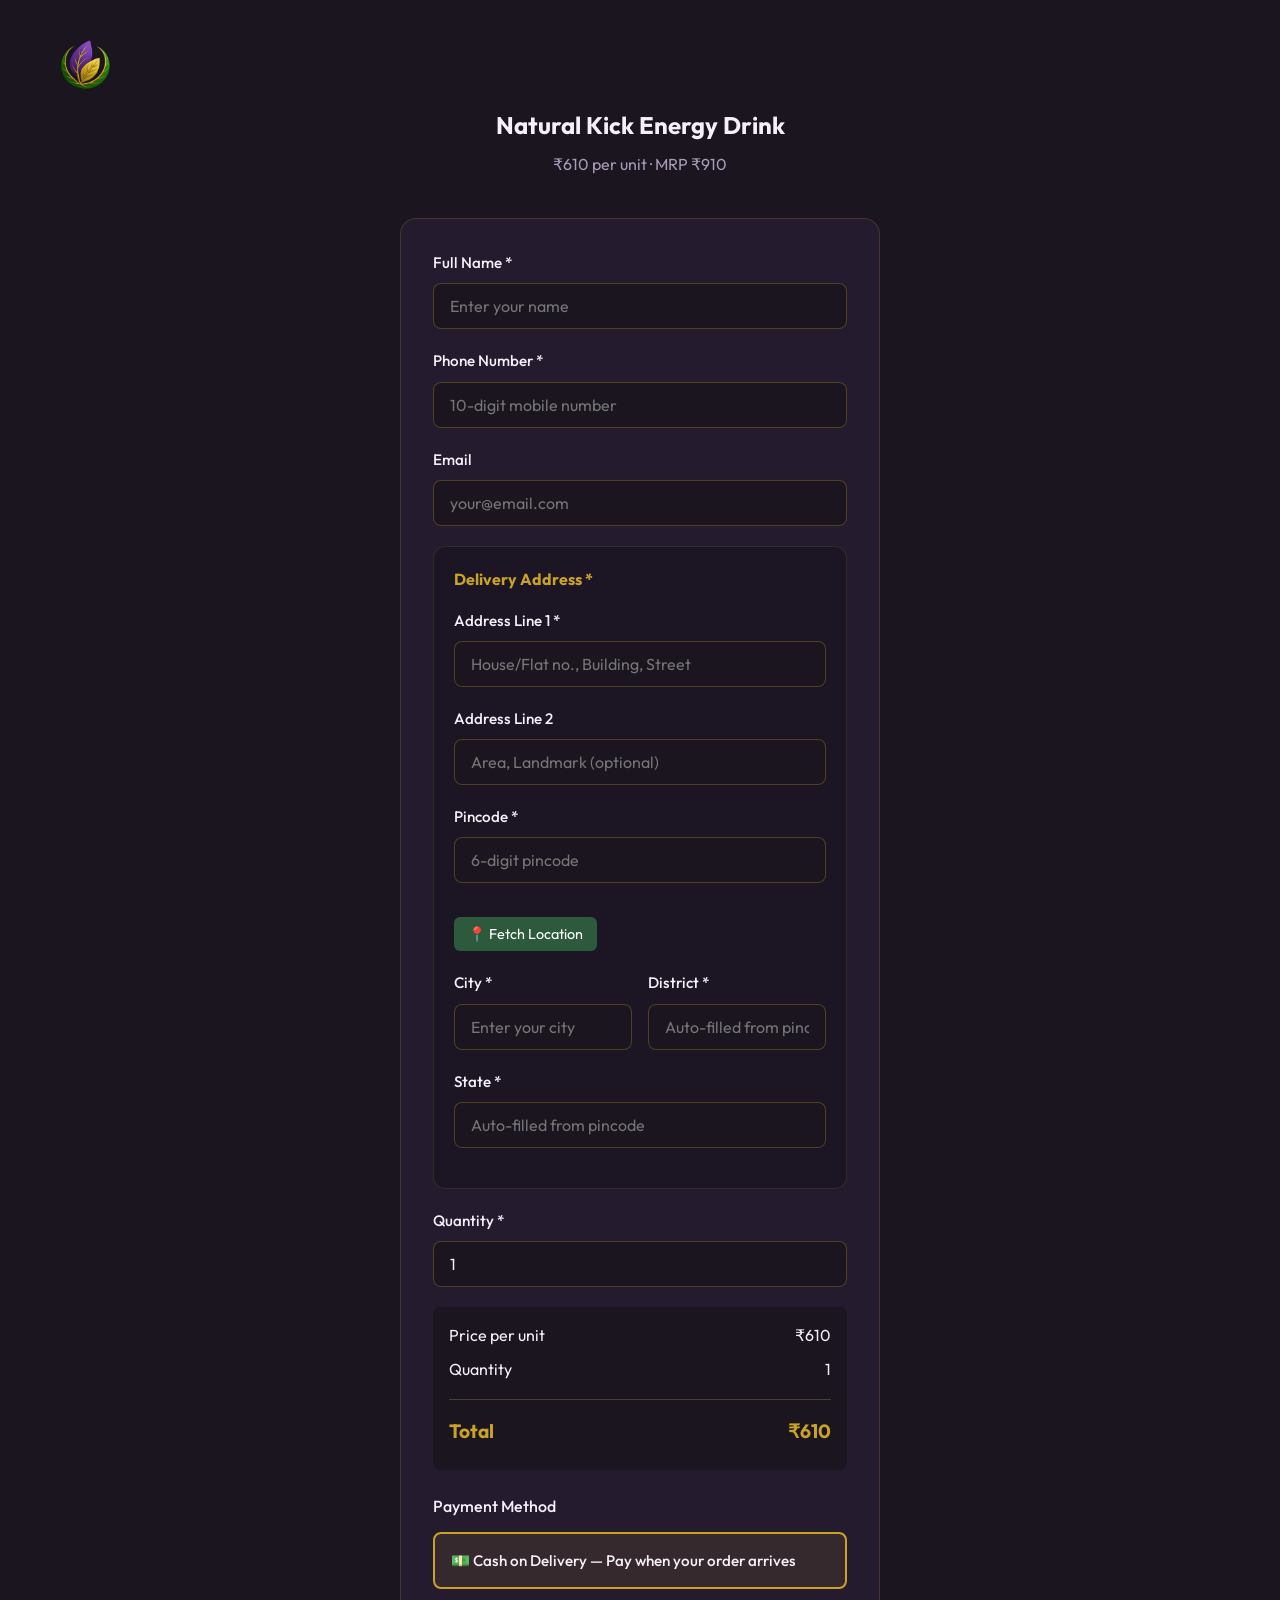
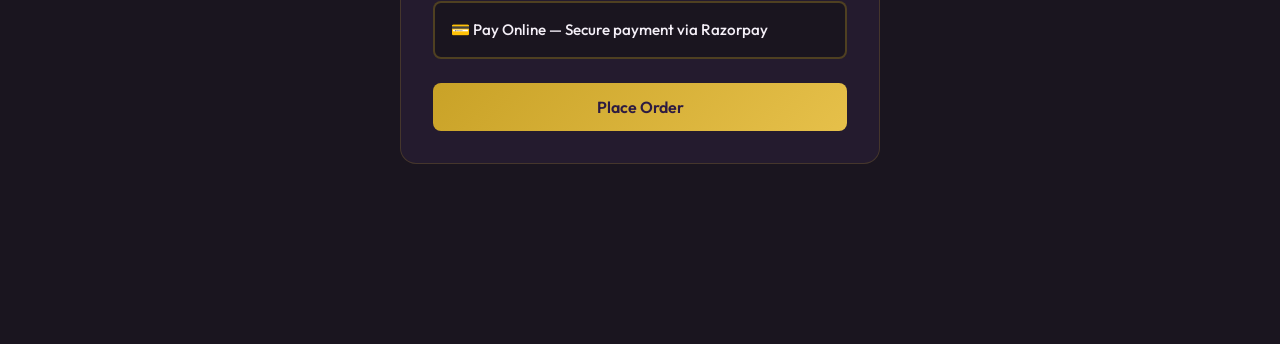
==== checkout.html @ b4c00df3 "Platinum Pine - Natural Kick Energy Drink landing page Made-with: Cursor" ====
<!DOCTYPE html>
<html lang="en">
<head>
  <meta charset="UTF-8">
  <meta name="viewport" content="width=device-width, initial-scale=1.0">
  <meta name="description" content="Order Natural Kick Energy Drink - Platinum Pine">
  <title>Order Now | Natural Kick - Platinum Pine</title>
  <link rel="preconnect" href="https://fonts.googleapis.com">
  <link rel="preconnect" href="https://fonts.gstatic.com" crossorigin>
  <link href="https://fonts.googleapis.com/css2?family=Outfit:wght@400;500;600;700&display=swap" rel="stylesheet">
  <link rel="stylesheet" href="css/style.css">
  <script src="https://checkout.razorpay.com/v1/checkout.js"></script>
</head>
<body>
  <script src="config.js"></script>
  <script>
    if (typeof CONFIG !== 'undefined' && CONFIG.metaPixelId && CONFIG.metaPixelId !== 'YOUR_PIXEL_ID' && !window.fbq) {
      !function(f,b,e,v,n,t,s){if(f.fbq)return;n=f.fbq=function(){n.callMethod?n.callMethod.apply(n,arguments):n.queue.push(arguments)};if(!f._fbq)f._fbq=n;n.push=n;n.loaded=!0;n.version='2.0';n.queue=[];t=b.createElement(e);t.async=!0;t.src=v;s=b.getElementsByTagName(e)[0];s.parentNode.insertBefore(t,s)}(window,document,'script','https://connect.facebook.net/en_US/fbevents.js');
      fbq('init', CONFIG.metaPixelId);
      fbq('track', 'PageView');
    }
  </script>
  <div class="checkout-page">
    <div class="container">
      <div class="checkout-header">
        <a href="index.html" class="logo">
          <img src="assets/images/platinum-pine-logo.png" alt="Platinum Pine" class="logo-img">
        </a>
        <h1 class="checkout-title">Natural Kick Energy Drink</h1>
        <p class="checkout-subtitle">₹610 per unit · MRP ₹910</p>
      </div>

      <form id="order-form" class="order-form">
        <div class="form-group">
          <label for="name">Full Name *</label>
          <input type="text" id="name" name="name" required placeholder="Enter your name">
        </div>
        <div class="form-group">
          <label for="phone">Phone Number *</label>
          <input type="tel" id="phone" name="phone" required placeholder="10-digit mobile number">
        </div>
        <div class="form-group">
          <label for="email">Email</label>
          <input type="email" id="email" name="email" placeholder="your@email.com">
        </div>

        <div class="address-section">
          <h3 class="address-section-title">Delivery Address *</h3>
          <div class="form-group">
            <label for="address_line1">Address Line 1 *</label>
            <input type="text" id="address_line1" name="address_line1" required placeholder="House/Flat no., Building, Street">
          </div>
          <div class="form-group">
            <label for="address_line2">Address Line 2</label>
            <input type="text" id="address_line2" name="address_line2" placeholder="Area, Landmark (optional)">
          </div>
          <div class="form-group form-group-pincode">
            <label for="pincode">Pincode *</label>
            <input type="text" id="pincode" name="pincode" required placeholder="6-digit pincode" maxlength="6" pattern="[0-9]{6}" inputmode="numeric">
            <span class="pincode-status" id="pincode-status"></span>
            <button type="button" class="btn-fetch-location" id="fetch-location-btn" title="Fetch location from pincode">📍 Fetch Location</button>
          </div>
          <div class="form-row">
            <div class="form-group">
              <label for="city">City *</label>
              <input type="text" id="city" name="city" required placeholder="Enter your city">
            </div>
            <div class="form-group">
              <label for="district">District *</label>
              <input type="text" id="district" name="district" required placeholder="Auto-filled from pincode">
            </div>
          </div>
          <div class="form-group">
            <label for="state">State *</label>
            <input type="text" id="state" name="state" required placeholder="Auto-filled from pincode">
          </div>
        </div>

        <div class="form-group">
          <label for="quantity">Quantity *</label>
          <input type="number" id="quantity" name="quantity" value="1" min="1" max="10">
        </div>

        <div class="order-summary">
          <p><span>Price per unit</span><span>₹610</span></p>
          <p><span>Quantity</span><span id="qty-display">1</span></p>
          <p class="total"><span>Total</span><span id="order-total">₹610</span></p>
        </div>

        <div class="payment-method">
          <label>Payment Method</label>
          <label class="payment-option selected" data-method="cod">
            <input type="radio" name="payment_method" value="cod" checked>
            <span class="payment-label">💵 Cash on Delivery — Pay when your order arrives</span>
          </label>
          <label class="payment-option" data-method="online">
            <input type="radio" name="payment_method" value="online">
            <span class="payment-label">💳 Pay Online — Secure payment via Razorpay</span>
          </label>
        </div>

        <button type="submit" class="btn btn-primary btn-block">
          Place Order
        </button>
      </form>
    </div>
  </div>

  <script src="js/main.js"></script>
  <script>
    if (typeof trackEvent === 'function') trackEvent('InitiateCheckout', { content_name: 'Natural Kick Energy Drink' });
  </script>
  <script>
    // Update qty display
    document.getElementById('quantity').addEventListener('input', function() {
      document.getElementById('qty-display').textContent = this.value || 1;
    });
  </script>
</body>
</html>
---- css/style.css ----
/* Platinum Pine - Natural Kick Landing Page */
/* Colors: deep purple, gold, green (logo palette) */

:root {
  --purple: #4a2c6a;
  --purple-dark: #2d1b42;
  --gold: #c9a227;
  --gold-light: #e6c04a;
  --green: #2d5a3d;
  --green-bright: #3d7a52;
  --bg-dark: #1a151f;
  --bg-card: #241b2e;
  --text: #f5f0f8;
  --text-muted: #a89bb8;
}

* {
  margin: 0;
  padding: 0;
  box-sizing: border-box;
}

html {
  scroll-behavior: smooth;
}

body {
  font-family: 'Outfit', sans-serif;
  background: var(--bg-dark);
  color: var(--text);
  line-height: 1.6;
  padding-bottom: 80px; /* space for sticky CTA */
}

.container {
  max-width: 1200px;
  margin: 0 auto;
  padding: 0 20px;
}

/* Header */
.header {
  padding: 16px 0;
  border-bottom: 1px solid rgba(201, 162, 39, 0.2);
}

.logo {
  display: flex;
  align-items: center;
  gap: 12px;
  text-decoration: none;
  color: var(--text);
  font-weight: 600;
  font-size: 1.1rem;
}

.logo-img {
  height: 40px;
  width: auto;
}

/* Hero */
.hero {
  padding: 40px 0 60px;
  min-height: 70vh;
  display: flex;
  align-items: center;
}

.hero-grid {
  display: grid;
  grid-template-columns: 1fr;
  gap: 40px;
  align-items: center;
}

@media (min-width: 768px) {
  .hero-grid {
    grid-template-columns: 1fr 1fr;
    gap: 60px;
  }
}

.hero-logo {
  width: 80px;
  height: auto;
  margin-bottom: 16px;
}

.hero-title {
  font-size: 2.5rem;
  font-weight: 700;
  line-height: 1.2;
  margin-bottom: 12px;
}

.hero-title .accent {
  color: var(--gold);
}

.hero-tagline {
  font-size: 1.1rem;
  color: var(--text-muted);
  margin-bottom: 24px;
}

.hero-price {
  display: flex;
  align-items: center;
  gap: 12px;
  margin-bottom: 28px;
  flex-wrap: wrap;
}

.price-current {
  font-size: 2rem;
  font-weight: 700;
  color: var(--gold);
}

.price-mrp {
  font-size: 1rem;
  color: var(--text-muted);
  text-decoration: line-through;
}

.price-badge {
  background: var(--green);
  color: white;
  padding: 4px 10px;
  border-radius: 20px;
  font-size: 0.85rem;
  font-weight: 600;
}

/* Buttons */
.btn {
  display: inline-block;
  padding: 14px 32px;
  font-size: 1rem;
  font-weight: 600;
  text-decoration: none;
  border-radius: 8px;
  transition: all 0.2s;
  cursor: pointer;
  border: none;
  font-family: inherit;
}

.btn-primary {
  background: linear-gradient(135deg, var(--gold) 0%, var(--gold-light) 100%);
  color: var(--purple-dark);
}

.btn-primary:hover {
  transform: translateY(-2px);
  box-shadow: 0 8px 24px rgba(201, 162, 39, 0.4);
}

.btn-large {
  padding: 18px 40px;
  font-size: 1.15rem;
}

.btn-block {
  display: block;
  text-align: center;
  width: 100%;
}

/* Hero Visual */
.hero-visual {
  display: flex;
  justify-content: center;
  align-items: center;
}

.product-placeholder {
  background: var(--bg-card);
  border: 2px solid rgba(201, 162, 39, 0.3);
  border-radius: 24px;
  padding: 40px;
  text-align: center;
  max-width: 320px;
}

.product-img {
  width: 160px;
  height: auto;
  margin-bottom: 16px;
}

.placeholder-text {
  color: var(--gold);
  font-weight: 600;
  font-size: 1.2rem;
}

/* Benefits */
.benefits {
  padding: 60px 0;
  background: var(--bg-card);
}

.section-title {
  text-align: center;
  font-size: 1.8rem;
  margin-bottom: 40px;
  color: var(--text);
}

.benefits-grid {
  display: grid;
  grid-template-columns: 1fr;
  gap: 24px;
}

@media (min-width: 768px) {
  .benefits-grid {
    grid-template-columns: repeat(3, 1fr);
  }
}

.benefit-card {
  background: var(--bg-dark);
  padding: 28px;
  border-radius: 16px;
  border: 1px solid rgba(201, 162, 39, 0.2);
  text-align: center;
}

.benefit-icon {
  font-size: 2.5rem;
  margin-bottom: 12px;
}

.benefit-card h3 {
  font-size: 1.2rem;
  margin-bottom: 8px;
  color: var(--gold);
}

.benefit-card p {
  color: var(--text-muted);
  font-size: 0.95rem;
}

/* CTA Section */
.cta-section {
  padding: 60px 0;
  text-align: center;
}

.cta-title {
  font-size: 2rem;
  margin-bottom: 12px;
}

.cta-subtitle {
  color: var(--text-muted);
  margin-bottom: 24px;
}

/* Sticky CTA */
.sticky-cta {
  position: fixed;
  bottom: 0;
  left: 0;
  right: 0;
  padding: 12px 20px;
  background: var(--purple-dark);
  border-top: 1px solid rgba(201, 162, 39, 0.3);
  display: none;
}

@media (max-width: 768px) {
  .sticky-cta {
    display: block;
  }
}

/* Footer */
.footer {
  padding: 24px 0;
  text-align: center;
  color: var(--text-muted);
  font-size: 0.9rem;
}

/* Checkout Page */
.checkout-page {
  min-height: 100vh;
  padding: 40px 0 100px;
}

.checkout-header {
  text-align: center;
  margin-bottom: 40px;
}

.checkout-header .logo-img {
  height: 50px;
  margin-bottom: 16px;
}

.checkout-title {
  font-size: 1.5rem;
  margin-bottom: 8px;
}

.checkout-subtitle {
  color: var(--text-muted);
}

.order-form {
  max-width: 480px;
  margin: 0 auto;
  background: var(--bg-card);
  padding: 32px;
  border-radius: 16px;
  border: 1px solid rgba(201, 162, 39, 0.2);
}

.form-group {
  margin-bottom: 20px;
}

.form-group label {
  display: block;
  margin-bottom: 8px;
  font-weight: 500;
  font-size: 0.95rem;
}

.form-group input,
.form-group textarea {
  width: 100%;
  padding: 12px 16px;
  border: 1px solid rgba(201, 162, 39, 0.3);
  border-radius: 8px;
  background: var(--bg-dark);
  color: var(--text);
  font-size: 1rem;
  font-family: inherit;
}

.form-group input:focus,
.form-group textarea:focus {
  outline: none;
  border-color: var(--gold);
}

.form-group textarea {
  min-height: 80px;
  resize: vertical;
}

/* Address section */
.address-section {
  background: rgba(0, 0, 0, 0.2);
  padding: 20px;
  border-radius: 12px;
  margin-bottom: 20px;
  border: 1px solid rgba(201, 162, 39, 0.15);
}

.address-section-title {
  font-size: 1rem;
  margin-bottom: 16px;
  color: var(--gold);
}

.form-row {
  display: grid;
  grid-template-columns: 1fr 1fr;
  gap: 16px;
}

@media (max-width: 480px) {
  .form-row {
    grid-template-columns: 1fr;
  }
}

.form-group-pincode {
  position: relative;
}

.form-group-pincode .btn-fetch-location {
  margin-top: 8px;
  padding: 8px 14px;
  font-size: 0.9rem;
  background: var(--green);
  color: white;
  border: none;
  border-radius: 6px;
  cursor: pointer;
  font-family: inherit;
  transition: opacity 0.2s;
}

.form-group-pincode .btn-fetch-location:hover:not(:disabled) {
  opacity: 0.9;
}

.form-group-pincode .btn-fetch-location:disabled {
  opacity: 0.6;
  cursor: not-allowed;
}

.pincode-status {
  display: block;
  font-size: 0.85rem;
  margin-top: 6px;
  min-height: 20px;
}

.pincode-status.success {
  color: var(--green);
}

.pincode-status.error {
  color: #e74c3c;
}

.payment-method {
  margin-bottom: 24px;
}

.payment-method label {
  display: block;
  margin-bottom: 12px;
  font-weight: 500;
}

.payment-option {
  display: flex;
  align-items: center;
  gap: 12px;
  padding: 14px 16px;
  background: var(--bg-dark);
  border: 2px solid rgba(201, 162, 39, 0.3);
  border-radius: 8px;
  margin-bottom: 10px;
  cursor: pointer;
  transition: border-color 0.2s;
}

.payment-option:hover {
  border-color: var(--gold);
}

.payment-option.selected {
  border-color: var(--gold);
  background: rgba(201, 162, 39, 0.1);
}

.payment-option input {
  display: none;
}

.payment-option .payment-label {
  flex: 1;
  font-size: 0.95rem;
}

.order-summary {
  background: var(--bg-dark);
  padding: 16px;
  border-radius: 8px;
  margin-bottom: 24px;
}

.order-summary p {
  display: flex;
  justify-content: space-between;
  margin-bottom: 8px;
}

.order-summary .total {
  font-weight: 700;
  font-size: 1.2rem;
  color: var(--gold);
  margin-top: 16px;
  padding-top: 16px;
  border-top: 1px solid rgba(201, 162, 39, 0.3);
}

/* Success Page */
.success-page {
  min-height: 100vh;
  display: flex;
  align-items: center;
  justify-content: center;
  padding: 40px 20px;
}

.success-card {
  max-width: 480px;
  text-align: center;
  background: var(--bg-card);
  padding: 48px 32px;
  border-radius: 20px;
  border: 1px solid rgba(201, 162, 39, 0.3);
}

.success-icon {
  font-size: 3.5rem;
  margin-bottom: 24px;
  color: var(--green);
  line-height: 1;
}

.success-title {
  font-size: 1.8rem;
  margin-bottom: 16px;
  color: var(--gold);
}

.success-message {
  color: var(--text-muted);
  margin-bottom: 24px;
  line-height: 1.7;
}

.success-card .btn {
  margin-top: 16px;
}

/* Order ID block */
.order-id-block {
  background: rgba(201, 162, 39, 0.15);
  border: 1px solid rgba(201, 162, 39, 0.4);
  border-radius: 12px;
  padding: 16px 20px;
  margin-bottom: 24px;
}

.order-id-block.hidden {
  display: none;
}

.order-id-label {
  font-size: 0.85rem;
  color: var(--text-muted);
  margin-bottom: 4px;
}

.order-id-value {
  font-size: 1.4rem;
  font-weight: 700;
  color: var(--gold);
  letter-spacing: 1px;
}

.order-id-note {
  font-size: 0.8rem;
  color: var(--text-muted);
  margin-top: 8px;
}
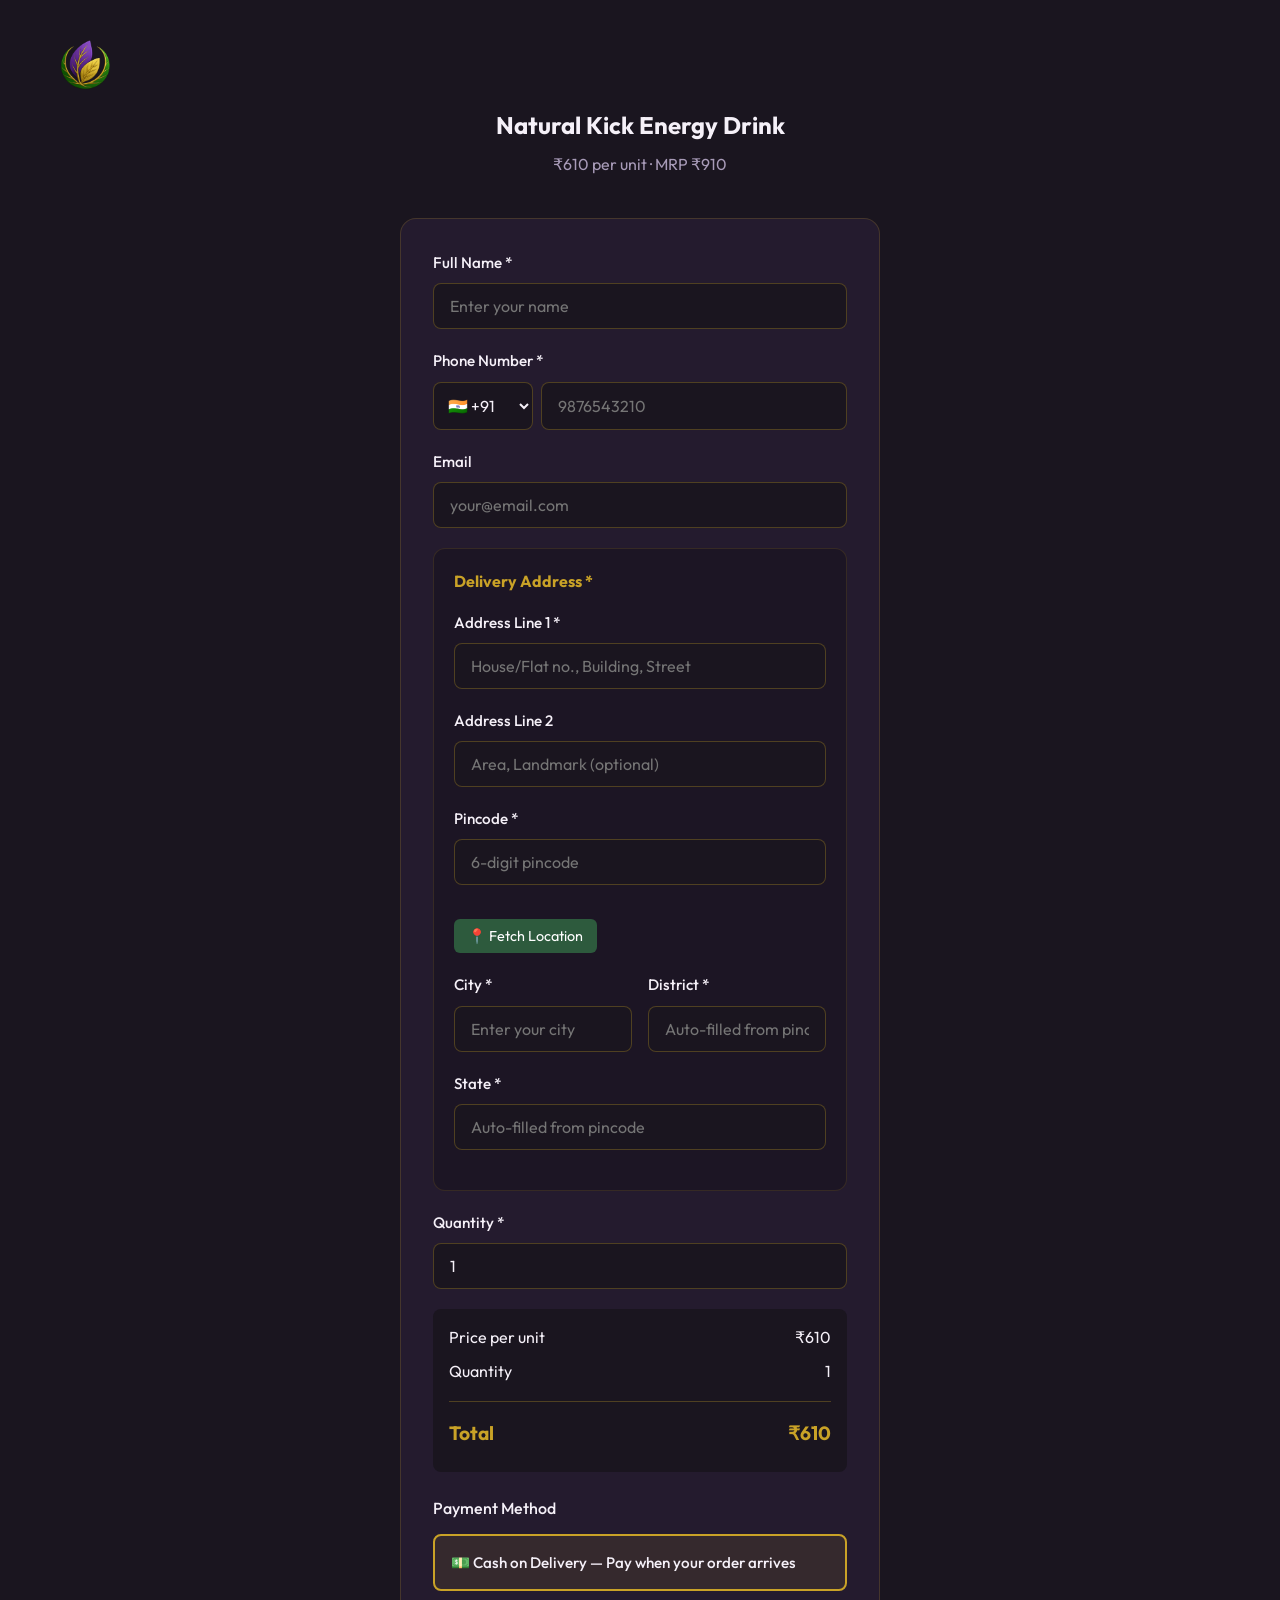
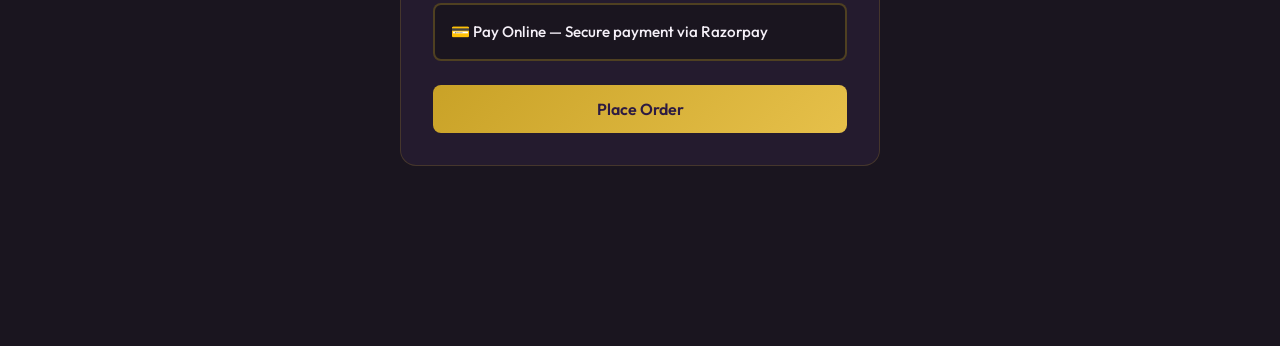
==== commit 0d4b1677: "Add country code selector to phone field for Razorpay prefill Made-with: Cursor" ====
--- a/checkout.html
+++ b/checkout.html
@@ -37,7 +37,15 @@
         </div>
         <div class="form-group">
           <label for="phone">Phone Number *</label>
-          <input type="tel" id="phone" name="phone" required placeholder="10-digit mobile number">
+          <div class="phone-input-group">
+            <select id="phone_country" name="phone_country" class="phone-country">
+              <option value="+91" selected>🇮🇳 +91</option>
+              <option value="+1">🇺🇸 +1</option>
+              <option value="+44">🇬🇧 +44</option>
+              <option value="+971">🇦🇪 +971</option>
+            </select>
+            <input type="tel" id="phone" name="phone" required placeholder="9876543210" maxlength="10" inputmode="numeric" pattern="[0-9]{10}">
+          </div>
         </div>
         <div class="form-group">
           <label for="email">Email</label>
--- a/css/style.css
+++ b/css/style.css
@@ -355,6 +355,27 @@
   resize: vertical;
 }
 
+.phone-input-group {
+  display: flex;
+  gap: 8px;
+}
+
+.phone-country {
+  width: 100px;
+  padding: 12px 10px;
+  border: 1px solid rgba(201, 162, 39, 0.3);
+  border-radius: 8px;
+  background: var(--bg-dark);
+  color: var(--text);
+  font-size: 1rem;
+  font-family: inherit;
+  flex-shrink: 0;
+}
+
+.phone-input-group input {
+  flex: 1;
+}
+
 /* Address section */
 .address-section {
   background: rgba(0, 0, 0, 0.2);
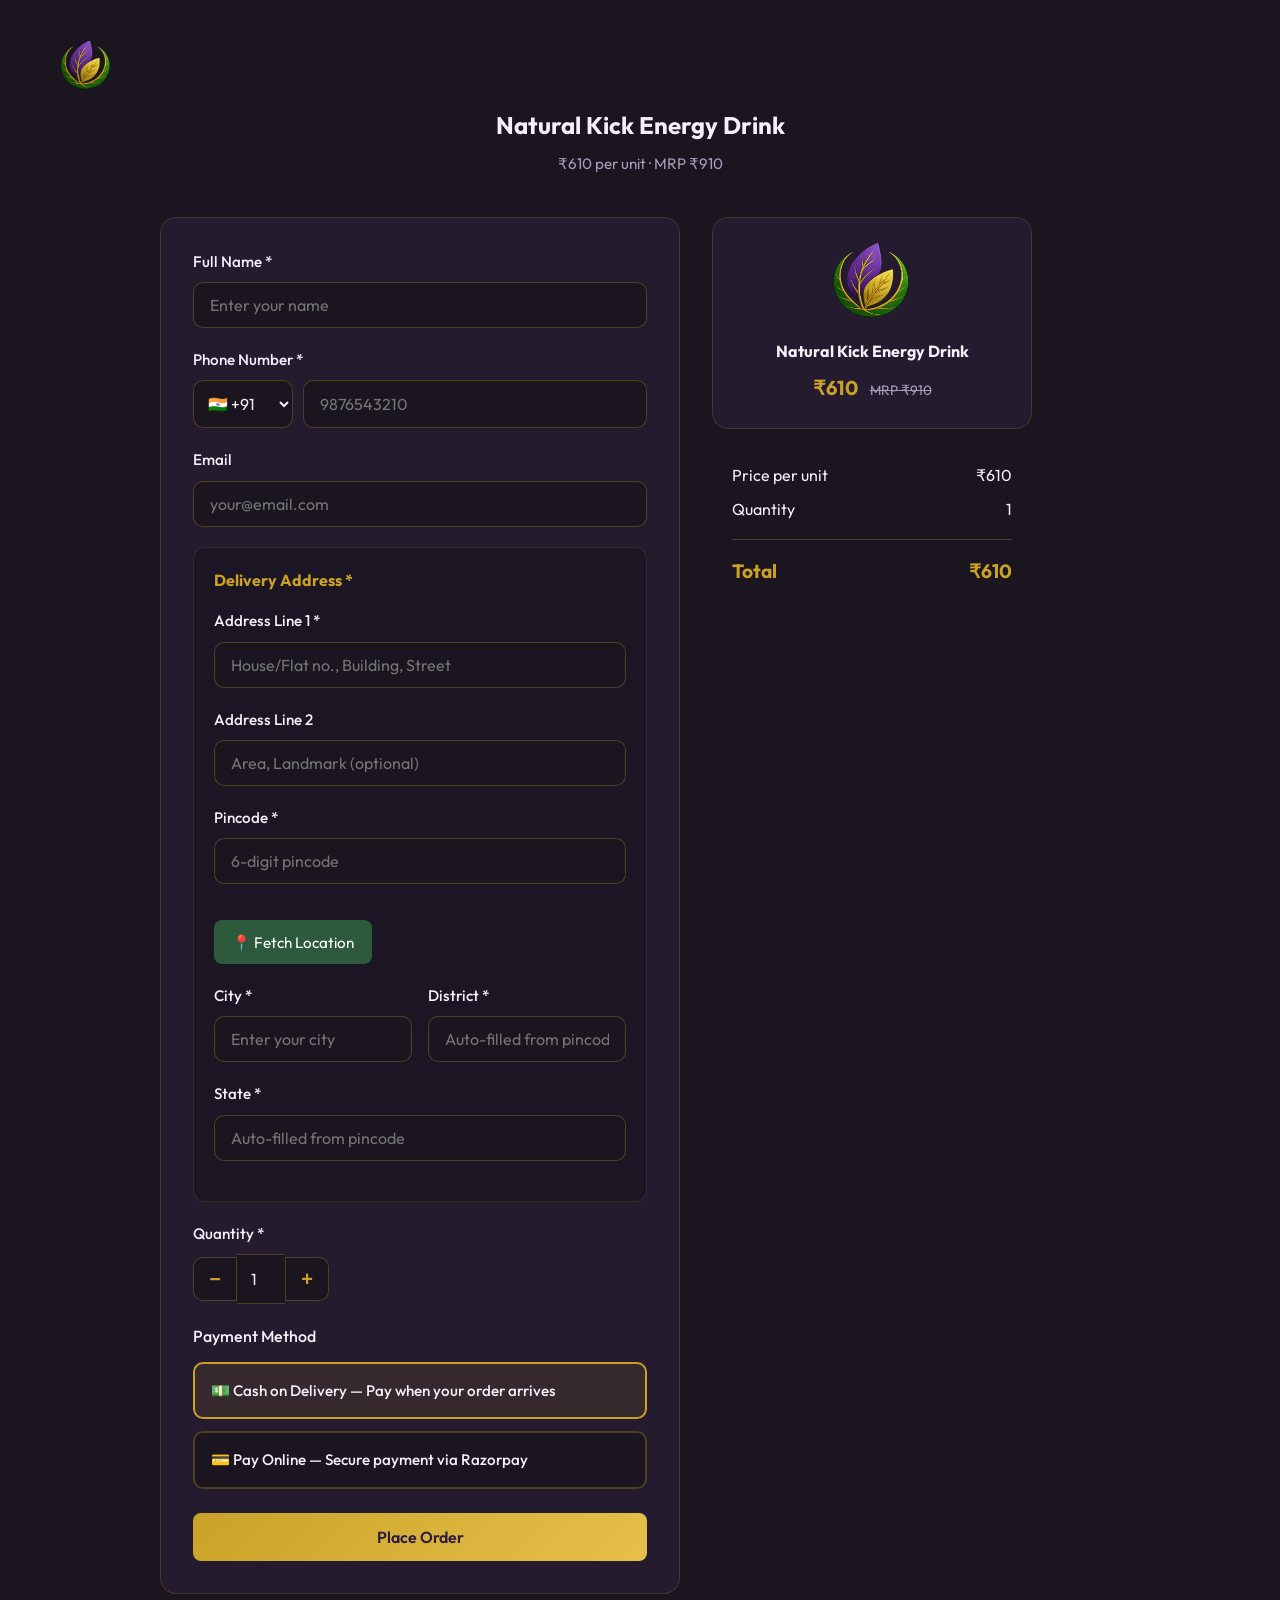
==== commit 2d2193aa: "Improve checkout form: desktop 2-col layout, mobile touch-friendly, quantity selector Made-with: Cur" ====
--- a/checkout.html
+++ b/checkout.html
@@ -30,7 +30,8 @@
         <p class="checkout-subtitle">₹610 per unit · MRP ₹910</p>
       </div>
 
-      <form id="order-form" class="order-form">
+      <div class="checkout-layout">
+        <form id="order-form" class="order-form">
         <div class="form-group">
           <label for="name">Full Name *</label>
           <input type="text" id="name" name="name" required placeholder="Enter your name">
@@ -84,9 +85,13 @@
           </div>
         </div>
 
-        <div class="form-group">
+        <div class="form-group form-group-quantity">
           <label for="quantity">Quantity *</label>
-          <input type="number" id="quantity" name="quantity" value="1" min="1" max="10">
+          <div class="quantity-selector">
+            <button type="button" class="qty-btn" id="qty-minus" aria-label="Decrease">−</button>
+            <input type="number" id="quantity" name="quantity" value="1" min="1" max="10" inputmode="numeric">
+            <button type="button" class="qty-btn" id="qty-plus" aria-label="Increase">+</button>
+          </div>
         </div>
 
         <div class="order-summary">
@@ -111,6 +116,20 @@
           Place Order
         </button>
       </form>
+
+        <aside class="checkout-sidebar">
+          <div class="sidebar-product">
+            <img src="assets/images/platinum-pine-logo.png" alt="Natural Kick" class="sidebar-product-img">
+            <h3>Natural Kick Energy Drink</h3>
+            <p class="sidebar-price">₹610 <span class="mrp">MRP ₹910</span></p>
+          </div>
+          <div class="order-summary order-summary-sidebar">
+            <p><span>Price per unit</span><span>₹610</span></p>
+            <p><span>Quantity</span><span id="qty-display-sidebar">1</span></p>
+            <p class="total"><span>Total</span><span id="order-total-sidebar">₹610</span></p>
+          </div>
+        </aside>
+      </div>
     </div>
   </div>
 
@@ -119,9 +138,24 @@
     if (typeof trackEvent === 'function') trackEvent('InitiateCheckout', { content_name: 'Natural Kick Energy Drink' });
   </script>
   <script>
-    // Update qty display
-    document.getElementById('quantity').addEventListener('input', function() {
-      document.getElementById('qty-display').textContent = this.value || 1;
+    // Quantity +/- buttons
+    var qtyInput = document.getElementById('quantity');
+    document.getElementById('qty-minus').addEventListener('click', function() {
+      var v = parseInt(qtyInput.value) || 1;
+      if (v > 1) { qtyInput.value = v - 1; qtyInput.dispatchEvent(new Event('change')); }
+    });
+    document.getElementById('qty-plus').addEventListener('click', function() {
+      var v = parseInt(qtyInput.value) || 1;
+      if (v < 10) { qtyInput.value = v + 1; qtyInput.dispatchEvent(new Event('change')); }
+    });
+    // Update qty display (both in form and sidebar)
+    qtyInput.addEventListener('input', function() {
+      var val = this.value || 1;
+      document.getElementById('qty-display').textContent = val;
+      var sidebar = document.getElementById('qty-display-sidebar');
+      if (sidebar) sidebar.textContent = val;
+      var total = document.getElementById('order-total-sidebar');
+      if (total) total.textContent = '₹' + (610 * parseInt(val) || 610);
     });
   </script>
 </body>
--- a/css/style.css
+++ b/css/style.css
@@ -166,6 +166,15 @@
   display: block;
   text-align: center;
   width: 100%;
+  min-height: 52px;
+  padding: 16px 24px;
+}
+
+@media (min-width: 768px) {
+  .btn-block {
+    min-height: 48px;
+    padding: 14px 24px;
+  }
 }
 
 /* Hero Visual */
@@ -290,58 +299,191 @@
 /* Checkout Page */
 .checkout-page {
   min-height: 100vh;
-  padding: 40px 0 100px;
+  padding: 24px 0 100px;
+}
+
+@media (min-width: 768px) {
+  .checkout-page {
+    padding: 40px 0 60px;
+  }
 }
 
 .checkout-header {
   text-align: center;
-  margin-bottom: 40px;
+  margin-bottom: 28px;
+}
+
+@media (min-width: 768px) {
+  .checkout-header {
+    margin-bottom: 40px;
+  }
 }
 
 .checkout-header .logo-img {
-  height: 50px;
-  margin-bottom: 16px;
+  height: 44px;
+  margin-bottom: 12px;
+}
+
+@media (min-width: 768px) {
+  .checkout-header .logo-img {
+    height: 50px;
+    margin-bottom: 16px;
+  }
 }
 
 .checkout-title {
-  font-size: 1.5rem;
-  margin-bottom: 8px;
+  font-size: 1.35rem;
+  margin-bottom: 6px;
+}
+
+@media (min-width: 768px) {
+  .checkout-title {
+    font-size: 1.5rem;
+    margin-bottom: 8px;
+  }
 }
 
 .checkout-subtitle {
   color: var(--text-muted);
+  font-size: 0.95rem;
+}
+
+/* Checkout Layout - Desktop 2-col, Mobile stacked */
+.checkout-layout {
+  display: flex;
+  flex-direction: column;
+  gap: 24px;
+  max-width: 960px;
+  margin: 0 auto;
+}
+
+@media (min-width: 900px) {
+  .checkout-layout {
+    flex-direction: row;
+    gap: 32px;
+    align-items: flex-start;
+  }
 }
 
 .order-form {
-  max-width: 480px;
-  margin: 0 auto;
+  flex: 1;
+  min-width: 0;
   background: var(--bg-card);
-  padding: 32px;
+  padding: 24px;
   border-radius: 16px;
   border: 1px solid rgba(201, 162, 39, 0.2);
 }
 
+@media (min-width: 768px) {
+  .order-form {
+    padding: 32px;
+  }
+}
+
+@media (min-width: 900px) {
+  .order-form {
+    max-width: 520px;
+  }
+}
+
+/* Sidebar - Desktop only, sticky; hidden on mobile */
+.checkout-sidebar {
+  flex-shrink: 0;
+  display: none;
+}
+
+@media (min-width: 900px) {
+  .checkout-sidebar {
+    display: block;
+    width: 320px;
+    position: sticky;
+    top: 24px;
+  }
+}
+
+.sidebar-product {
+  background: var(--bg-card);
+  border: 1px solid rgba(201, 162, 39, 0.2);
+  border-radius: 16px;
+  padding: 24px;
+  text-align: center;
+  margin-bottom: 16px;
+}
+
+.sidebar-product-img {
+  width: 80px;
+  height: auto;
+  margin-bottom: 12px;
+}
+
+.sidebar-product h3 {
+  font-size: 1rem;
+  margin-bottom: 8px;
+  color: var(--text);
+}
+
+.sidebar-price {
+  font-size: 1.25rem;
+  font-weight: 700;
+  color: var(--gold);
+}
+
+.sidebar-price .mrp {
+  font-size: 0.85rem;
+  font-weight: 400;
+  color: var(--text-muted);
+  text-decoration: line-through;
+  margin-left: 8px;
+}
+
+.order-summary-sidebar {
+  margin-bottom: 0;
+}
+
 .form-group {
-  margin-bottom: 20px;
+  margin-bottom: 18px;
+}
+
+@media (min-width: 768px) {
+  .form-group {
+    margin-bottom: 20px;
+  }
 }
 
 .form-group label {
   display: block;
-  margin-bottom: 8px;
+  margin-bottom: 6px;
   font-weight: 500;
-  font-size: 0.95rem;
+  font-size: 0.9rem;
+}
+
+@media (min-width: 768px) {
+  .form-group label {
+    margin-bottom: 8px;
+    font-size: 0.95rem;
+  }
 }
 
 .form-group input,
 .form-group textarea {
   width: 100%;
-  padding: 12px 16px;
+  padding: 14px 16px;
   border: 1px solid rgba(201, 162, 39, 0.3);
-  border-radius: 8px;
+  border-radius: 10px;
   background: var(--bg-dark);
   color: var(--text);
-  font-size: 1rem;
+  font-size: 16px;
   font-family: inherit;
+  min-height: 48px;
+  transition: border-color 0.2s;
+}
+
+@media (min-width: 768px) {
+  .form-group input,
+  .form-group textarea {
+    padding: 12px 16px;
+    min-height: 44px;
+  }
 }
 
 .form-group input:focus,
@@ -351,29 +493,45 @@
 }
 
 .form-group textarea {
-  min-height: 80px;
+  min-height: 88px;
   resize: vertical;
 }
 
+@media (min-width: 768px) {
+  .form-group textarea {
+    min-height: 80px;
+  }
+}
+
 .phone-input-group {
   display: flex;
-  gap: 8px;
+  gap: 10px;
 }
 
 .phone-country {
   width: 100px;
-  padding: 12px 10px;
+  padding: 14px 10px;
   border: 1px solid rgba(201, 162, 39, 0.3);
-  border-radius: 8px;
+  border-radius: 10px;
   background: var(--bg-dark);
   color: var(--text);
-  font-size: 1rem;
+  font-size: 16px;
   font-family: inherit;
   flex-shrink: 0;
+  min-height: 48px;
+  cursor: pointer;
+}
+
+@media (min-width: 768px) {
+  .phone-country {
+    padding: 12px 10px;
+    min-height: 44px;
+  }
 }
 
 .phone-input-group input {
   flex: 1;
+  min-width: 0;
 }
 
 /* Address section */
@@ -393,13 +551,14 @@
 
 .form-row {
   display: grid;
-  grid-template-columns: 1fr 1fr;
-  gap: 16px;
-}
-
-@media (max-width: 480px) {
+  grid-template-columns: 1fr;
+  gap: 18px;
+}
+
+@media (min-width: 480px) {
   .form-row {
-    grid-template-columns: 1fr;
+    grid-template-columns: 1fr 1fr;
+    gap: 16px;
   }
 }
 
@@ -408,16 +567,17 @@
 }
 
 .form-group-pincode .btn-fetch-location {
-  margin-top: 8px;
-  padding: 8px 14px;
-  font-size: 0.9rem;
+  margin-top: 10px;
+  padding: 12px 18px;
+  font-size: 0.95rem;
   background: var(--green);
   color: white;
   border: none;
-  border-radius: 6px;
+  border-radius: 8px;
   cursor: pointer;
   font-family: inherit;
   transition: opacity 0.2s;
+  min-height: 44px;
 }
 
 .form-group-pincode .btn-fetch-location:hover:not(:disabled) {
@@ -444,6 +604,60 @@
   color: #e74c3c;
 }
 
+/* Quantity selector */
+.quantity-selector {
+  display: flex;
+  align-items: center;
+  gap: 0;
+  max-width: 140px;
+}
+
+.qty-btn {
+  width: 48px;
+  height: 48px;
+  border: 1px solid rgba(201, 162, 39, 0.3);
+  background: var(--bg-dark);
+  color: var(--gold);
+  font-size: 1.5rem;
+  font-weight: 600;
+  cursor: pointer;
+  border-radius: 10px 0 0 10px;
+  display: flex;
+  align-items: center;
+  justify-content: center;
+  transition: background 0.2s;
+}
+
+.qty-btn:last-of-type {
+  border-radius: 0 10px 10px 0;
+}
+
+.qty-btn:hover {
+  background: rgba(201, 162, 39, 0.15);
+}
+
+.quantity-selector input {
+  width: 52px;
+  text-align: center;
+  border-radius: 0;
+  border-left: none;
+  border-right: none;
+  padding: 14px 8px;
+  min-height: 48px;
+}
+
+@media (min-width: 768px) {
+  .qty-btn {
+    width: 44px;
+    height: 44px;
+    font-size: 1.25rem;
+  }
+  .quantity-selector input {
+    width: 48px;
+    min-height: 44px;
+  }
+}
+
 .payment-method {
   margin-bottom: 24px;
 }
@@ -458,13 +672,21 @@
   display: flex;
   align-items: center;
   gap: 12px;
-  padding: 14px 16px;
+  padding: 16px 18px;
   background: var(--bg-dark);
   border: 2px solid rgba(201, 162, 39, 0.3);
-  border-radius: 8px;
-  margin-bottom: 10px;
+  border-radius: 10px;
+  margin-bottom: 12px;
   cursor: pointer;
-  transition: border-color 0.2s;
+  transition: border-color 0.2s, background 0.2s;
+  min-height: 56px;
+}
+
+@media (min-width: 768px) {
+  .payment-option {
+    padding: 14px 16px;
+    min-height: auto;
+  }
 }
 
 .payment-option:hover {
@@ -485,11 +707,24 @@
   font-size: 0.95rem;
 }
 
+@media (max-width: 480px) {
+  .payment-option .payment-label {
+    font-size: 0.9rem;
+  }
+}
+
 .order-summary {
   background: var(--bg-dark);
-  padding: 16px;
-  border-radius: 8px;
+  padding: 18px 20px;
+  border-radius: 10px;
   margin-bottom: 24px;
+}
+
+/* Hide form order summary on desktop when sidebar visible */
+@media (min-width: 900px) {
+  .order-form .order-summary:not(.order-summary-sidebar) {
+    display: none;
+  }
 }
 
 .order-summary p {
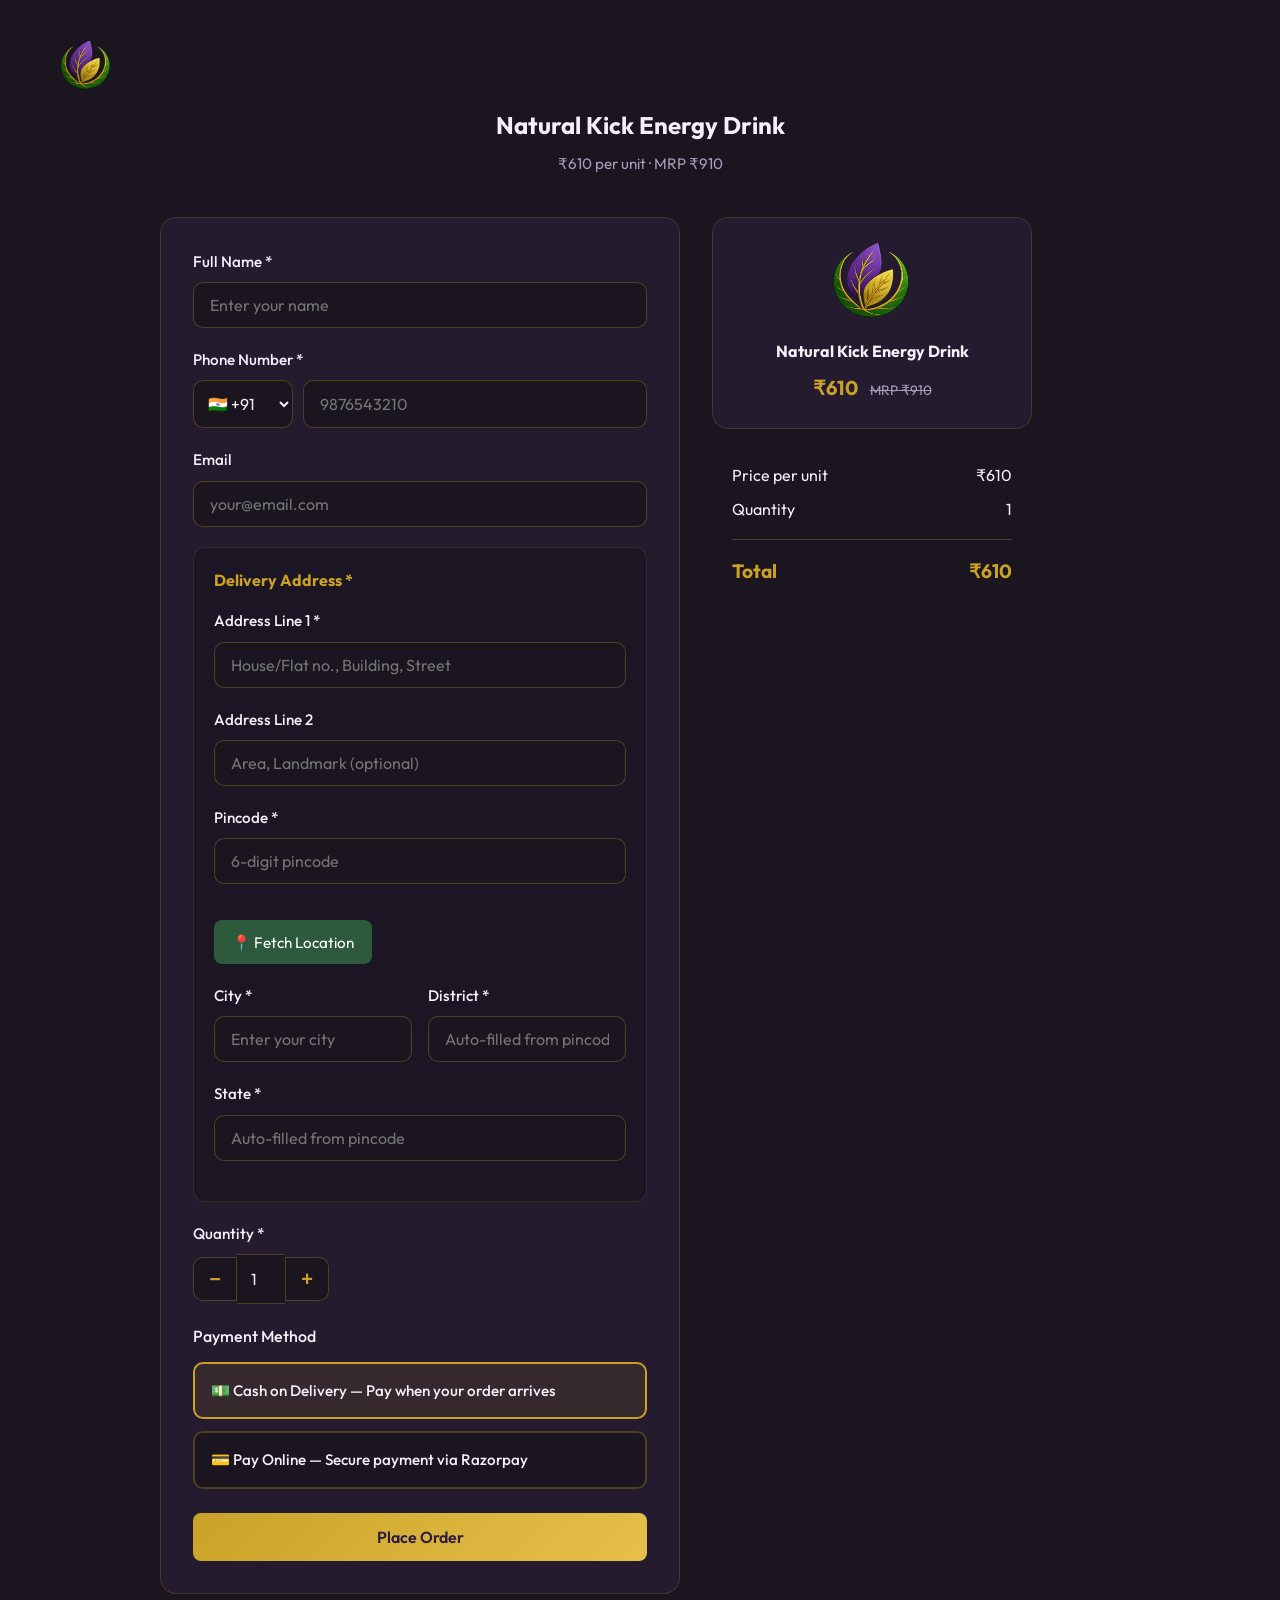
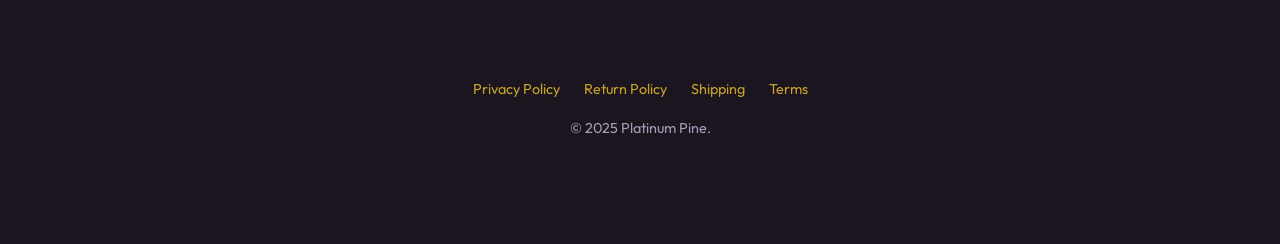
==== commit 5d28246a: "Add Privacy Policy, Return Policy, Shipping Policy, Terms of Service - footer links Made-with: Curso" ====
--- a/checkout.html
+++ b/checkout.html
@@ -133,6 +133,18 @@
     </div>
   </div>
 
+  <footer class="footer footer-checkout">
+    <div class="container">
+      <div class="footer-links">
+        <a href="privacy-policy.html">Privacy Policy</a>
+        <a href="return-policy.html">Return Policy</a>
+        <a href="shipping-policy.html">Shipping</a>
+        <a href="terms-of-service.html">Terms</a>
+      </div>
+      <p>&copy; 2025 Platinum Pine.</p>
+    </div>
+  </footer>
+
   <script src="js/main.js"></script>
   <script>
     if (typeof trackEvent === 'function') trackEvent('InitiateCheckout', { content_name: 'Natural Kick Energy Drink' });
--- a/css/style.css
+++ b/css/style.css
@@ -814,3 +814,82 @@
   color: var(--text-muted);
   margin-top: 8px;
 }
+
+/* Policy Pages */
+.policy-page {
+  min-height: 100vh;
+  padding: 40px 0 60px;
+}
+
+.policy-content {
+  max-width: 720px;
+  margin: 0 auto;
+  background: var(--bg-card);
+  padding: 40px 32px;
+  border-radius: 16px;
+  border: 1px solid rgba(201, 162, 39, 0.2);
+}
+
+@media (max-width: 600px) {
+  .policy-content {
+    padding: 28px 20px;
+  }
+}
+
+.policy-content h1 {
+  font-size: 1.75rem;
+  margin-bottom: 8px;
+  color: var(--gold);
+}
+
+.policy-updated {
+  color: var(--text-muted);
+  font-size: 0.9rem;
+  margin-bottom: 32px;
+}
+
+.policy-content section {
+  margin-bottom: 28px;
+}
+
+.policy-content h2 {
+  font-size: 1.1rem;
+  margin-bottom: 12px;
+  color: var(--text);
+}
+
+.policy-content p,
+.policy-content li {
+  color: var(--text-muted);
+  font-size: 0.95rem;
+  line-height: 1.7;
+  margin-bottom: 10px;
+}
+
+.policy-content ul {
+  margin: 12px 0;
+  padding-left: 24px;
+}
+
+.policy-content li {
+  margin-bottom: 8px;
+}
+
+/* Footer with links */
+.footer-links {
+  display: flex;
+  flex-wrap: wrap;
+  justify-content: center;
+  gap: 16px 24px;
+  margin-bottom: 16px;
+}
+
+.footer-links a {
+  color: var(--gold);
+  text-decoration: none;
+  font-size: 0.9rem;
+}
+
+.footer-links a:hover {
+  text-decoration: underline;
+}
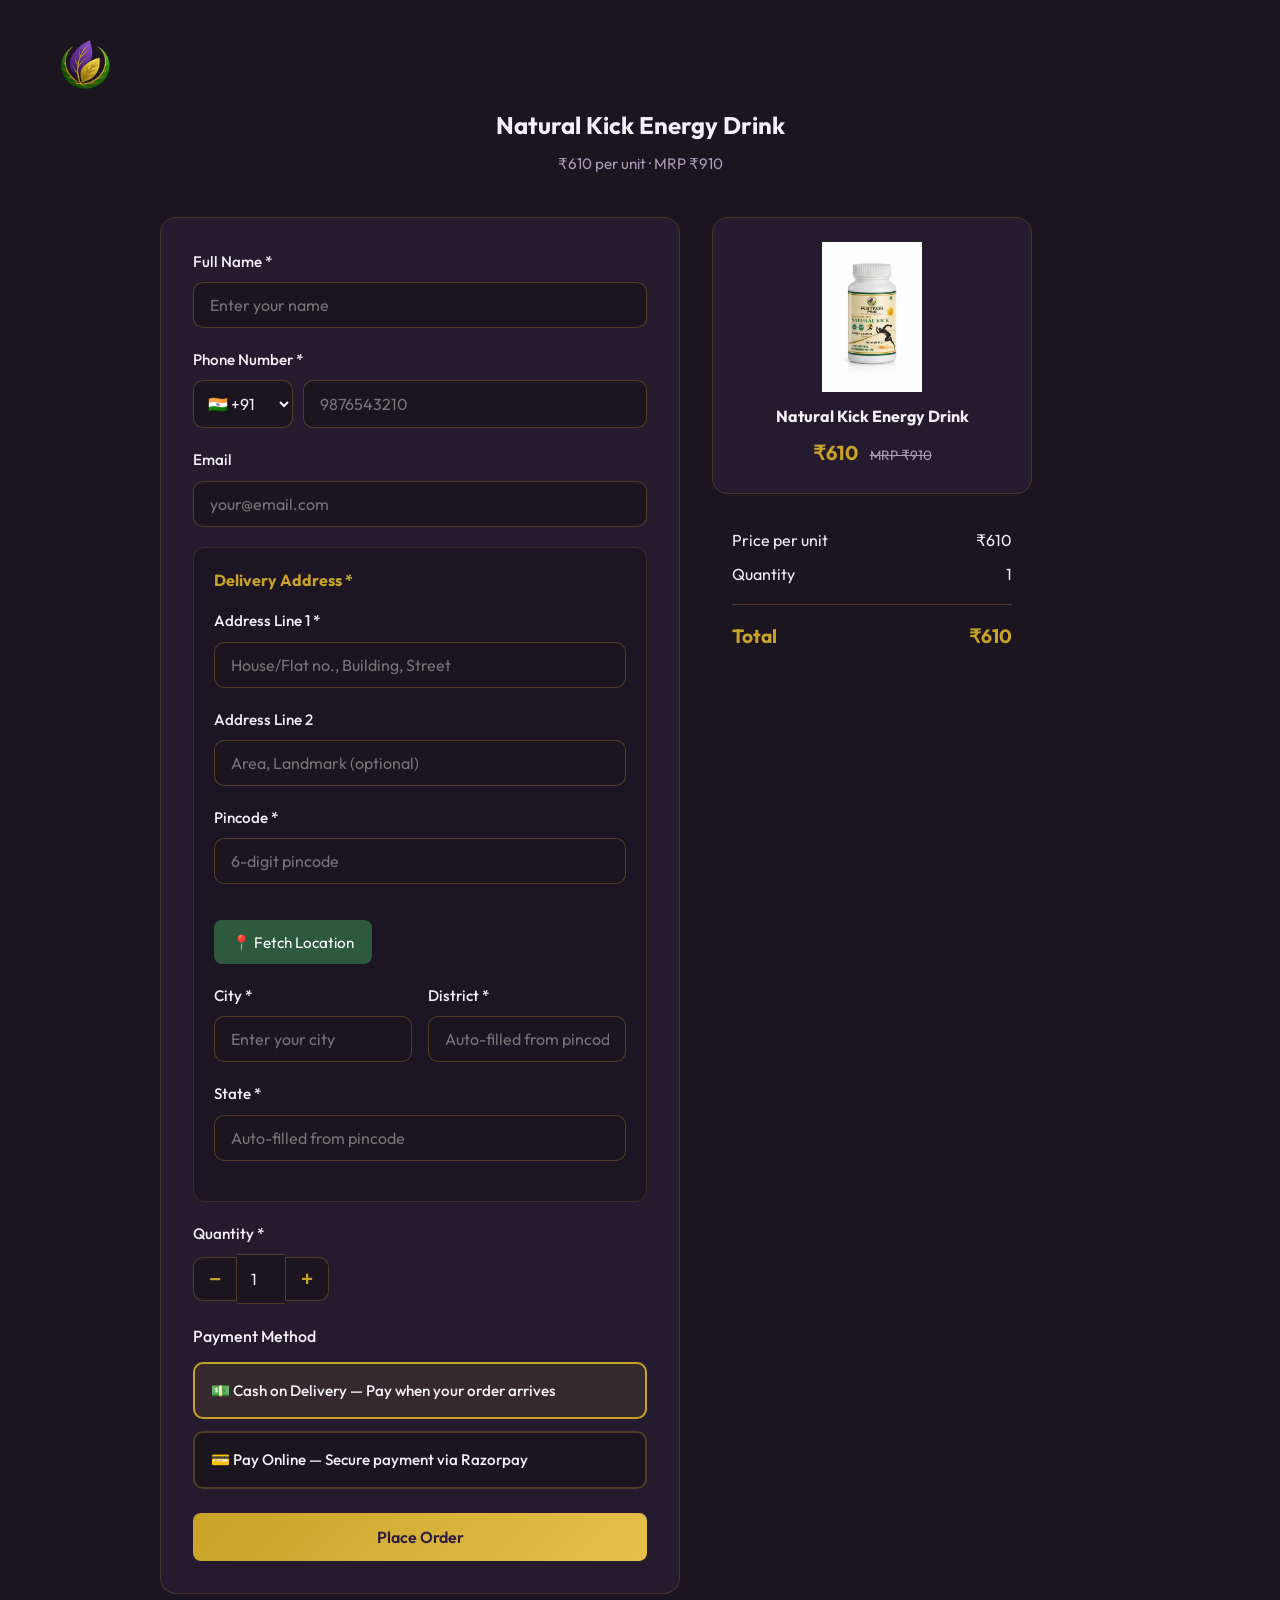
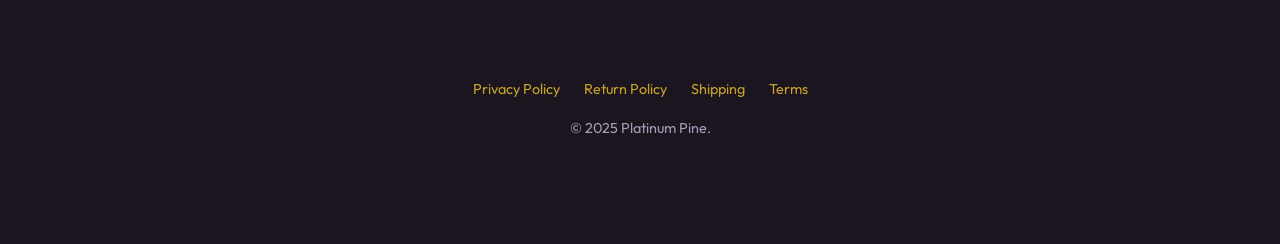
==== commit eb9e8102: "Add Natural Kick product image - hero and checkout sidebar Made-with: Cursor" ====
--- a/checkout.html
+++ b/checkout.html
@@ -119,7 +119,7 @@
 
         <aside class="checkout-sidebar">
           <div class="sidebar-product">
-            <img src="assets/images/platinum-pine-logo.png" alt="Natural Kick" class="sidebar-product-img">
+            <img src="assets/images/natural-kick-product.png" alt="Natural Kick" class="sidebar-product-img">
             <h3>Natural Kick Energy Drink</h3>
             <p class="sidebar-price">₹610 <span class="mrp">MRP ₹910</span></p>
           </div>
--- a/css/style.css
+++ b/css/style.css
@@ -185,24 +185,29 @@
 }
 
 .product-placeholder {
-  background: var(--bg-card);
+  background: #fff;
   border: 2px solid rgba(201, 162, 39, 0.3);
   border-radius: 24px;
-  padding: 40px;
+  padding: 24px;
   text-align: center;
-  max-width: 320px;
+  max-width: 280px;
 }
 
 .product-img {
-  width: 160px;
+  width: 140px;
   height: auto;
-  margin-bottom: 16px;
-}
-
-.placeholder-text {
-  color: var(--gold);
-  font-weight: 600;
-  font-size: 1.2rem;
+  display: block;
+  margin: 0 auto;
+}
+
+@media (min-width: 768px) {
+  .product-placeholder {
+    padding: 32px;
+    max-width: 320px;
+  }
+  .product-img {
+    width: 180px;
+  }
 }
 
 /* Benefits */
@@ -411,9 +416,12 @@
 }
 
 .sidebar-product-img {
-  width: 80px;
+  width: 100px;
   height: auto;
   margin-bottom: 12px;
+  display: block;
+  margin-left: auto;
+  margin-right: auto;
 }
 
 .sidebar-product h3 {
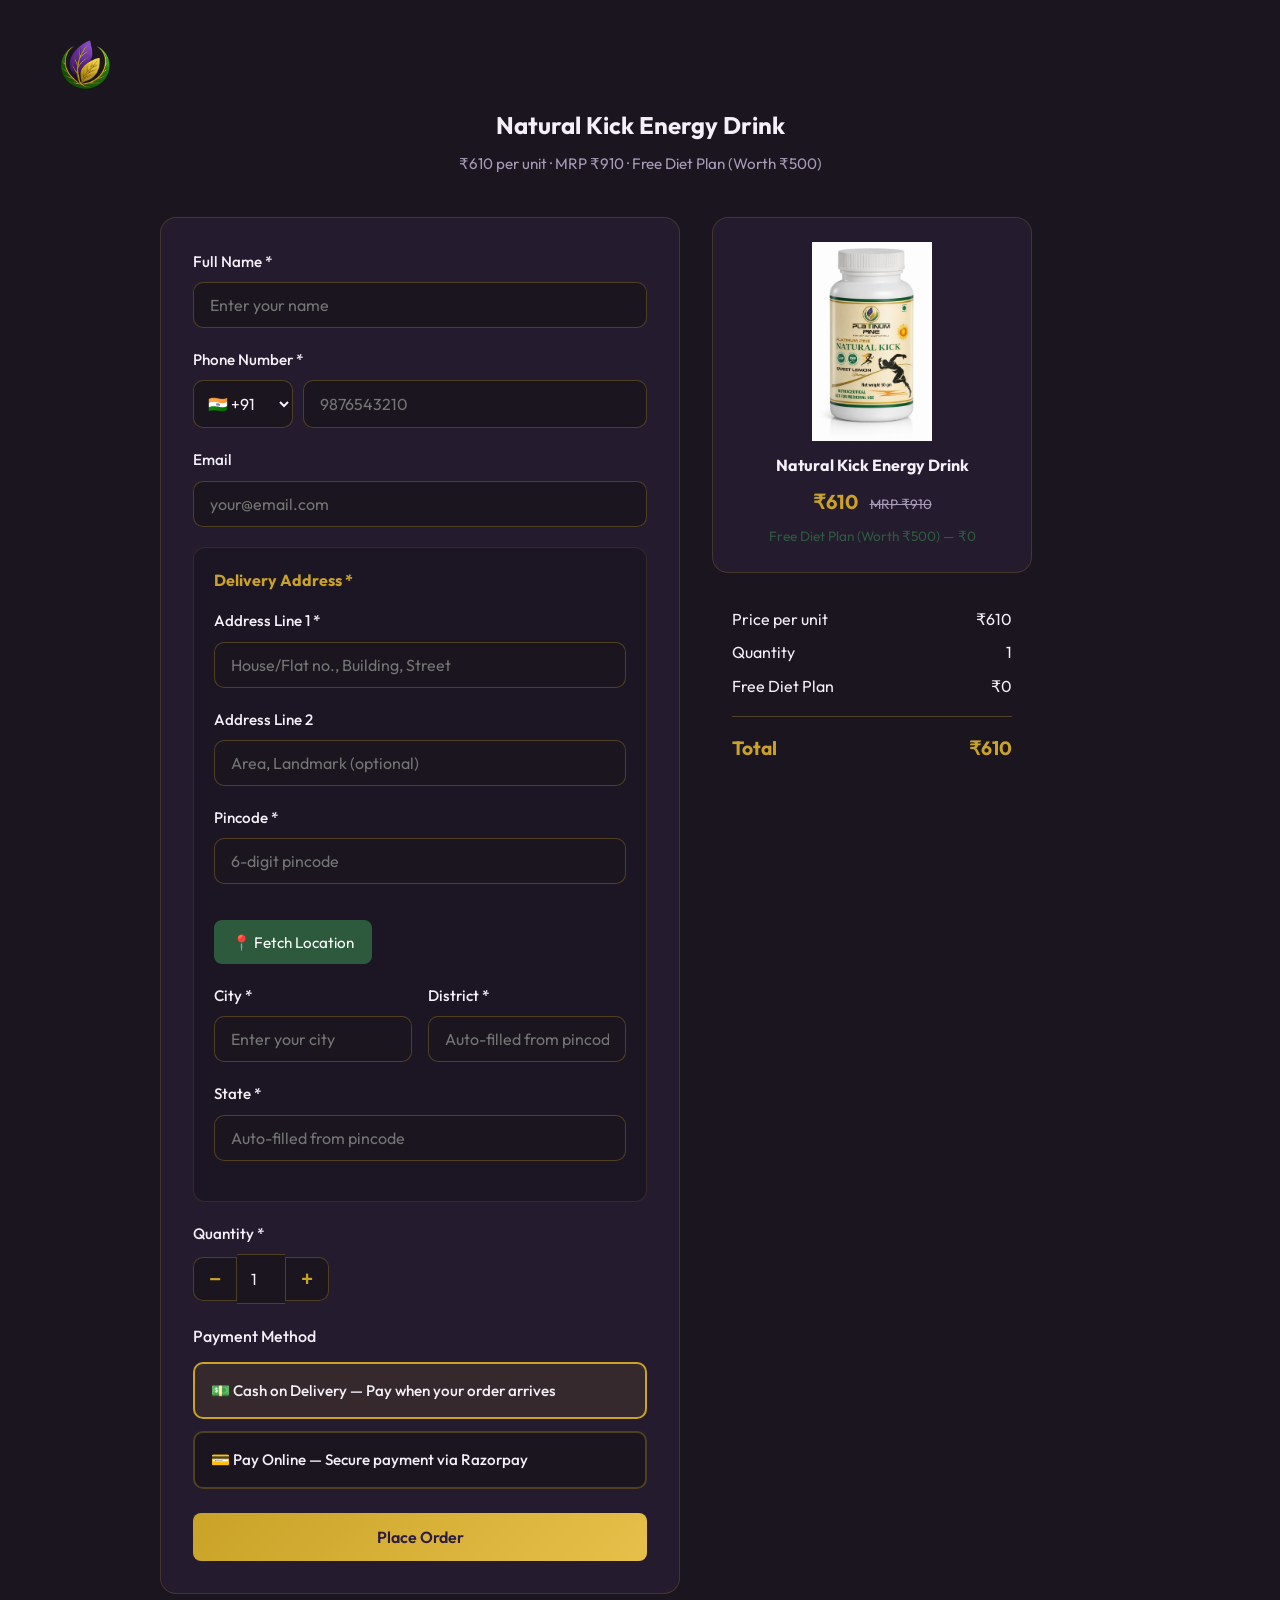
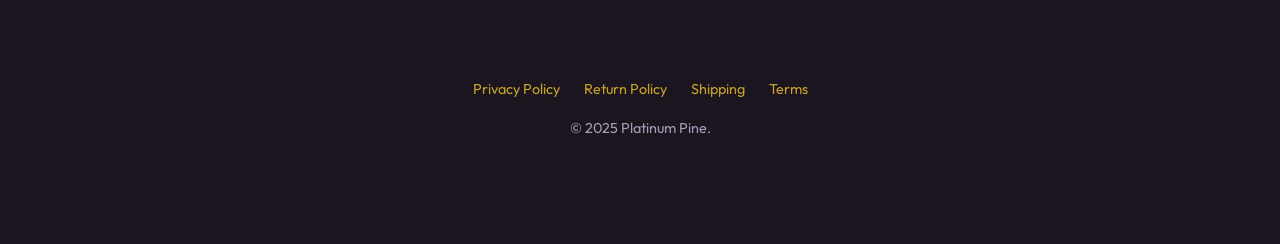
==== commit 92d9f8aa: "Add Free Diet Plan offer - worth Rs 500, free with order Made-with: Cursor" ====
--- a/checkout.html
+++ b/checkout.html
@@ -27,7 +27,7 @@
           <img src="assets/images/platinum-pine-logo.png" alt="Platinum Pine" class="logo-img">
         </a>
         <h1 class="checkout-title">Natural Kick Energy Drink</h1>
-        <p class="checkout-subtitle">₹610 per unit · MRP ₹910</p>
+        <p class="checkout-subtitle">₹610 per unit · MRP ₹910 · Free Diet Plan (Worth ₹500)</p>
       </div>
 
       <div class="checkout-layout">
@@ -97,6 +97,7 @@
         <div class="order-summary">
           <p><span>Price per unit</span><span>₹610</span></p>
           <p><span>Quantity</span><span id="qty-display">1</span></p>
+          <p><span>Free Diet Plan</span><span>₹0</span></p>
           <p class="total"><span>Total</span><span id="order-total">₹610</span></p>
         </div>
 
@@ -122,10 +123,12 @@
             <img src="assets/images/natural-kick-product.png" alt="Natural Kick" class="sidebar-product-img">
             <h3>Natural Kick Energy Drink</h3>
             <p class="sidebar-price">₹610 <span class="mrp">MRP ₹910</span></p>
+            <p class="sidebar-free-offer">Free Diet Plan (Worth ₹500) — ₹0</p>
           </div>
           <div class="order-summary order-summary-sidebar">
             <p><span>Price per unit</span><span>₹610</span></p>
             <p><span>Quantity</span><span id="qty-display-sidebar">1</span></p>
+            <p><span>Free Diet Plan</span><span>₹0</span></p>
             <p class="total"><span>Total</span><span id="order-total-sidebar">₹610</span></p>
           </div>
         </aside>
--- a/css/style.css
+++ b/css/style.css
@@ -131,6 +131,18 @@
   border-radius: 20px;
   font-size: 0.85rem;
   font-weight: 600;
+}
+
+.hero-free-offer {
+  display: inline-block;
+  margin-bottom: 20px;
+  padding: 8px 16px;
+  background: rgba(201, 162, 39, 0.15);
+  border: 1px solid rgba(201, 162, 39, 0.4);
+  border-radius: 8px;
+  font-size: 0.95rem;
+  color: var(--gold-light);
+  font-weight: 500;
 }
 
 /* Buttons */
@@ -184,6 +196,81 @@
   align-items: center;
 }
 
+/* Product Carousel */
+.product-carousel {
+  position: relative;
+  max-width: 340px;
+  margin: 0 auto;
+}
+
+.carousel-track {
+  position: relative;
+  overflow: hidden;
+}
+
+.carousel-slide {
+  display: none;
+  background: #fff;
+  border: 2px solid rgba(201, 162, 39, 0.3);
+  border-radius: 24px;
+  padding: 24px;
+  text-align: center;
+}
+
+.carousel-slide.active {
+  display: block;
+  animation: carouselFade 0.4s ease;
+}
+
+@keyframes carouselFade {
+  from { opacity: 0; }
+  to { opacity: 1; }
+}
+
+.carousel-btn {
+  position: absolute;
+  top: 50%;
+  transform: translateY(-50%);
+  width: 40px;
+  height: 40px;
+  border: none;
+  border-radius: 50%;
+  background: rgba(201, 162, 39, 0.9);
+  color: var(--purple-dark);
+  font-size: 1.5rem;
+  cursor: pointer;
+  z-index: 2;
+  transition: background 0.2s;
+}
+
+.carousel-btn:hover {
+  background: var(--gold-light);
+}
+
+.carousel-prev { left: 8px; }
+.carousel-next { right: 8px; }
+
+.carousel-dots {
+  display: flex;
+  justify-content: center;
+  gap: 8px;
+  margin-top: 16px;
+}
+
+.carousel-dot {
+  width: 10px;
+  height: 10px;
+  border-radius: 50%;
+  border: 2px solid var(--gold);
+  background: transparent;
+  cursor: pointer;
+  transition: all 0.2s;
+}
+
+.carousel-dot.active {
+  background: var(--gold);
+}
+
 .product-placeholder {
   background: #fff;
   border: 2px solid rgba(201, 162, 39, 0.3);
@@ -194,20 +281,30 @@
 }
 
 .product-img {
-  width: 140px;
+  width: 170px;
   height: auto;
   display: block;
   margin: 0 auto;
 }
 
-@media (min-width: 768px) {
-  .product-placeholder {
+.carousel-slide .product-img {
+  width: 170px;
+}
+
+@media (min-width: 768px) {
+  .carousel-slide {
     padding: 32px;
-    max-width: 320px;
-  }
-  .product-img {
-    width: 180px;
-  }
+  }
+  .carousel-slide .product-img {
+    width: 220px;
+  }
+  .carousel-btn {
+    width: 44px;
+    height: 44px;
+    font-size: 1.75rem;
+  }
+  .carousel-prev { left: 12px; }
+  .carousel-next { right: 12px; }
 }
 
 /* Benefits */
@@ -229,9 +326,15 @@
   gap: 24px;
 }
 
-@media (min-width: 768px) {
+@media (min-width: 480px) {
   .benefits-grid {
-    grid-template-columns: repeat(3, 1fr);
+    grid-template-columns: repeat(2, 1fr);
+  }
+}
+
+@media (min-width: 768px) {
+  .benefits-grid {
+    grid-template-columns: repeat(4, 1fr);
   }
 }
 
@@ -293,6 +396,14 @@
   }
 }
 
+.sticky-cta-note {
+  display: block;
+  font-size: 0.75rem;
+  font-weight: 400;
+  opacity: 0.9;
+  margin-top: 2px;
+}
+
 /* Footer */
 .footer {
   padding: 24px 0;
@@ -416,7 +527,7 @@
 }
 
 .sidebar-product-img {
-  width: 100px;
+  width: 120px;
   height: auto;
   margin-bottom: 12px;
   display: block;
@@ -428,6 +539,13 @@
   font-size: 1rem;
   margin-bottom: 8px;
   color: var(--text);
+}
+
+.sidebar-free-offer {
+  font-size: 0.85rem;
+  color: var(--green);
+  margin-top: 8px;
+  margin-bottom: 0;
 }
 
 .sidebar-price {
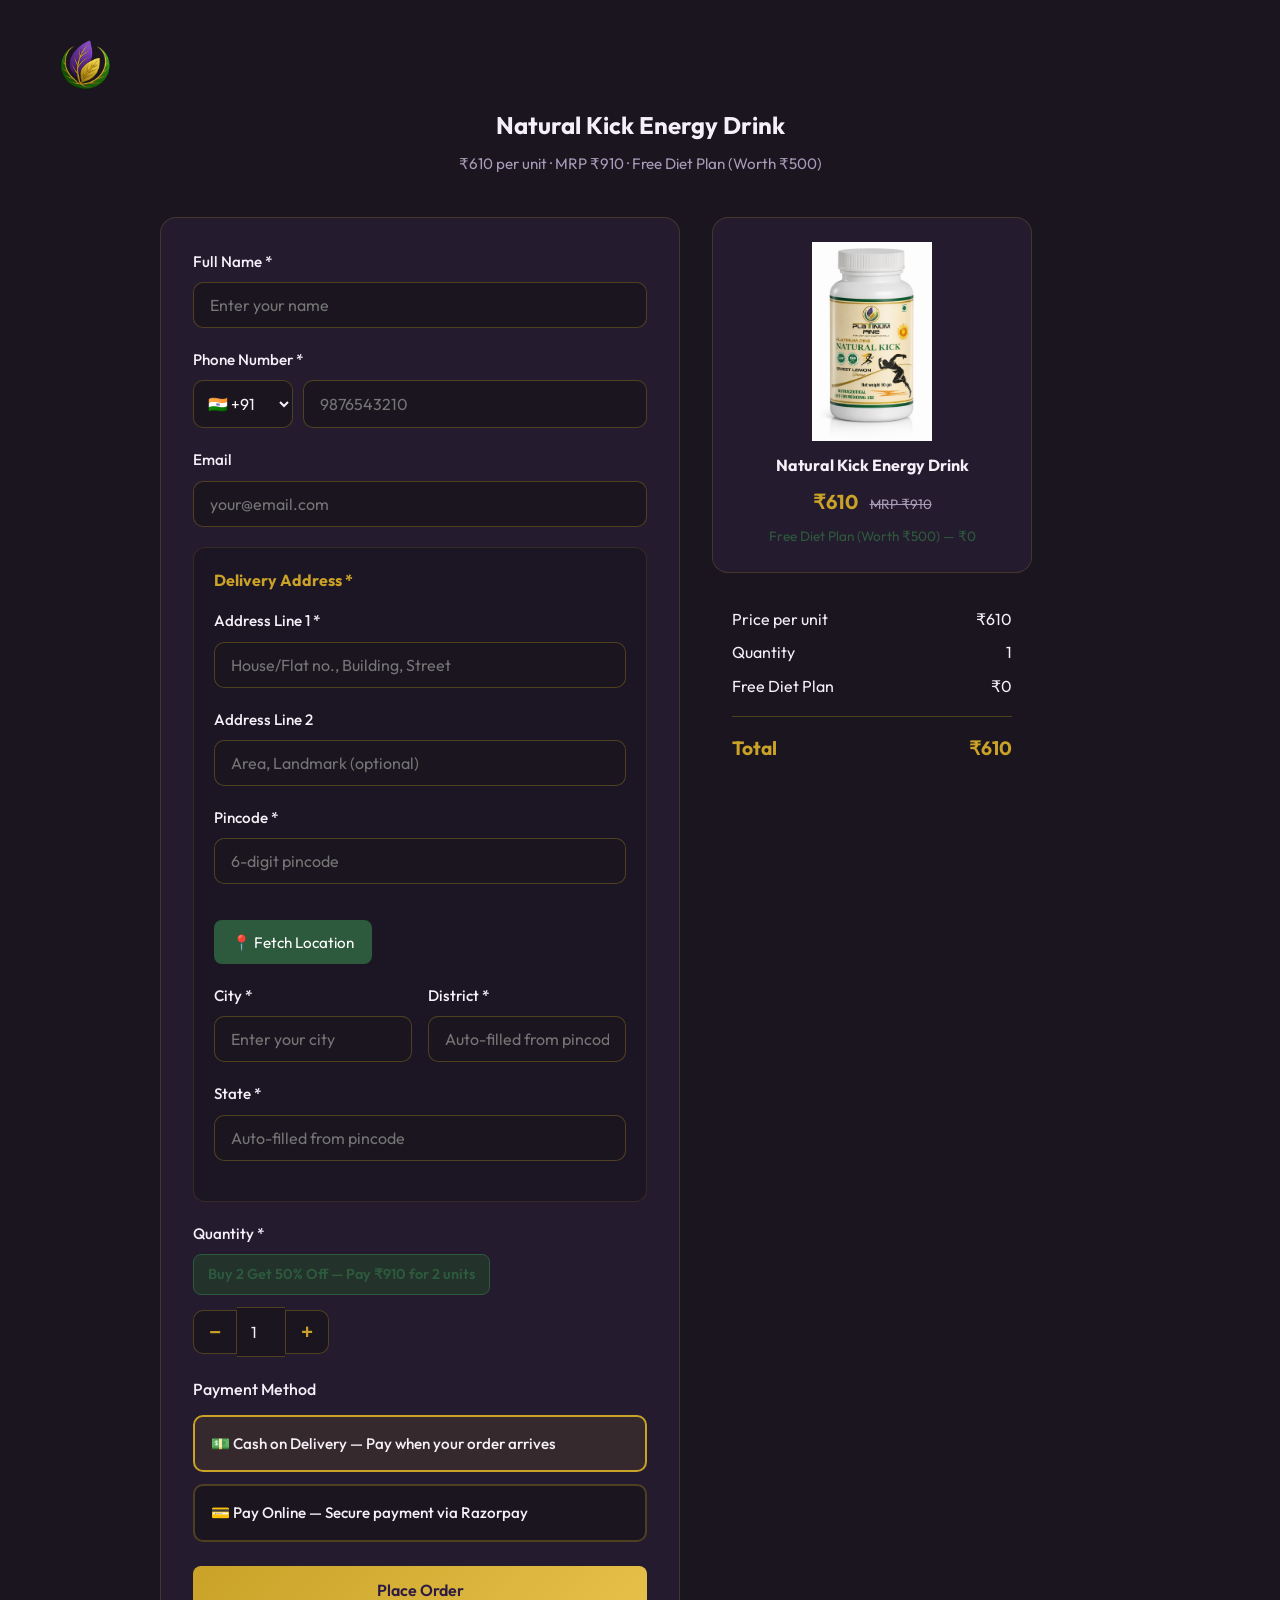
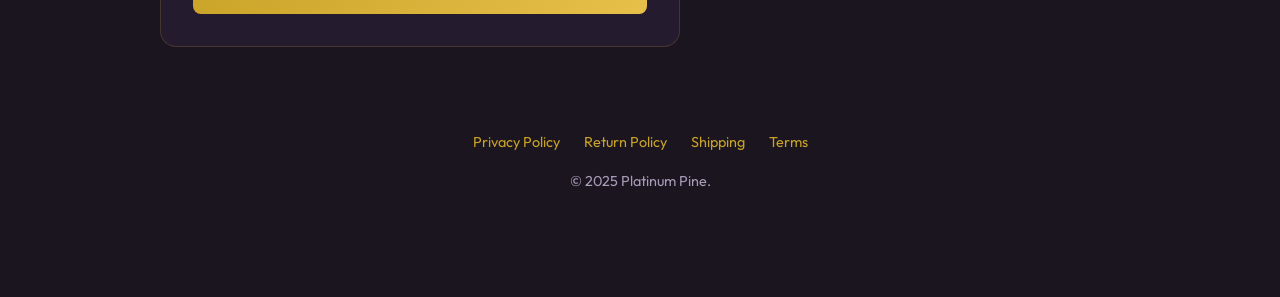
==== commit fb11ea92: "Buy 2 Get 50% Off - total Rs 910 for 2 units, congratulations on success Made-with: Cursor" ====
--- a/checkout.html
+++ b/checkout.html
@@ -87,16 +87,19 @@
 
         <div class="form-group form-group-quantity">
           <label for="quantity">Quantity *</label>
+          <div class="buy2-offer-badge">Buy 2 Get 50% Off — Pay ₹910 for 2 units</div>
           <div class="quantity-selector">
             <button type="button" class="qty-btn" id="qty-minus" aria-label="Decrease">−</button>
             <input type="number" id="quantity" name="quantity" value="1" min="1" max="10" inputmode="numeric">
             <button type="button" class="qty-btn" id="qty-plus" aria-label="Increase">+</button>
           </div>
+          <p id="buy2-congrats-hint" class="buy2-congrats-hint" style="display:none">You're saving ₹910! Total: ₹910 for 2 units</p>
         </div>
 
         <div class="order-summary">
-          <p><span>Price per unit</span><span>₹610</span></p>
+          <p><span>Price per unit</span><span id="price-per-unit-display">₹610</span></p>
           <p><span>Quantity</span><span id="qty-display">1</span></p>
+          <p id="order-discount-row" style="display:none"><span>50% off (Buy 2)</span><span><s>₹1820</s> ₹910</span></p>
           <p><span>Free Diet Plan</span><span>₹0</span></p>
           <p class="total"><span>Total</span><span id="order-total">₹610</span></p>
         </div>
@@ -126,8 +129,9 @@
             <p class="sidebar-free-offer">Free Diet Plan (Worth ₹500) — ₹0</p>
           </div>
           <div class="order-summary order-summary-sidebar">
-            <p><span>Price per unit</span><span>₹610</span></p>
+            <p><span>Price per unit</span><span id="price-per-unit-sidebar">₹610</span></p>
             <p><span>Quantity</span><span id="qty-display-sidebar">1</span></p>
+            <p id="order-discount-row-sidebar" style="display:none"><span>50% off (Buy 2)</span><span><s>₹1820</s> ₹910</span></p>
             <p><span>Free Diet Plan</span><span>₹0</span></p>
             <p class="total"><span>Total</span><span id="order-total-sidebar">₹610</span></p>
           </div>
@@ -153,7 +157,7 @@
     if (typeof trackEvent === 'function') trackEvent('InitiateCheckout', { content_name: 'Natural Kick Energy Drink' });
   </script>
   <script>
-    // Quantity +/- buttons
+    // Quantity +/- buttons - main.js updateTotal handles all display updates
     var qtyInput = document.getElementById('quantity');
     document.getElementById('qty-minus').addEventListener('click', function() {
       var v = parseInt(qtyInput.value) || 1;
@@ -163,15 +167,6 @@
       var v = parseInt(qtyInput.value) || 1;
       if (v < 10) { qtyInput.value = v + 1; qtyInput.dispatchEvent(new Event('change')); }
     });
-    // Update qty display (both in form and sidebar)
-    qtyInput.addEventListener('input', function() {
-      var val = this.value || 1;
-      document.getElementById('qty-display').textContent = val;
-      var sidebar = document.getElementById('qty-display-sidebar');
-      if (sidebar) sidebar.textContent = val;
-      var total = document.getElementById('order-total-sidebar');
-      if (total) total.textContent = '₹' + (610 * parseInt(val) || 610);
-    });
   </script>
 </body>
 </html>
--- a/css/style.css
+++ b/css/style.css
@@ -730,6 +730,26 @@
   color: #e74c3c;
 }
 
+/* Buy 2 Get 50% Off */
+.buy2-offer-badge {
+  display: inline-block;
+  margin-bottom: 12px;
+  padding: 8px 14px;
+  background: rgba(34, 139, 34, 0.2);
+  border: 1px solid var(--green);
+  border-radius: 8px;
+  font-size: 0.9rem;
+  font-weight: 600;
+  color: var(--green);
+}
+
+.buy2-congrats-hint {
+  margin-top: 12px;
+  font-size: 0.95rem;
+  font-weight: 600;
+  color: var(--gold);
+}
+
 /* Quantity selector */
 .quantity-selector {
   display: flex;
@@ -905,6 +925,31 @@
   line-height: 1.7;
 }
 
+.success-message.hidden {
+  display: none;
+}
+
+.success-congrats-buy2 {
+  margin-bottom: 24px;
+}
+
+.success-congrats-buy2.hidden {
+  display: none;
+}
+
+.success-congrats-title {
+  font-size: 1.4rem;
+  font-weight: 700;
+  color: var(--gold);
+  margin-bottom: 8px;
+}
+
+.success-congrats-text {
+  font-size: 1.1rem;
+  color: var(--text);
+  line-height: 1.6;
+}
+
 .success-card .btn {
   margin-top: 16px;
 }
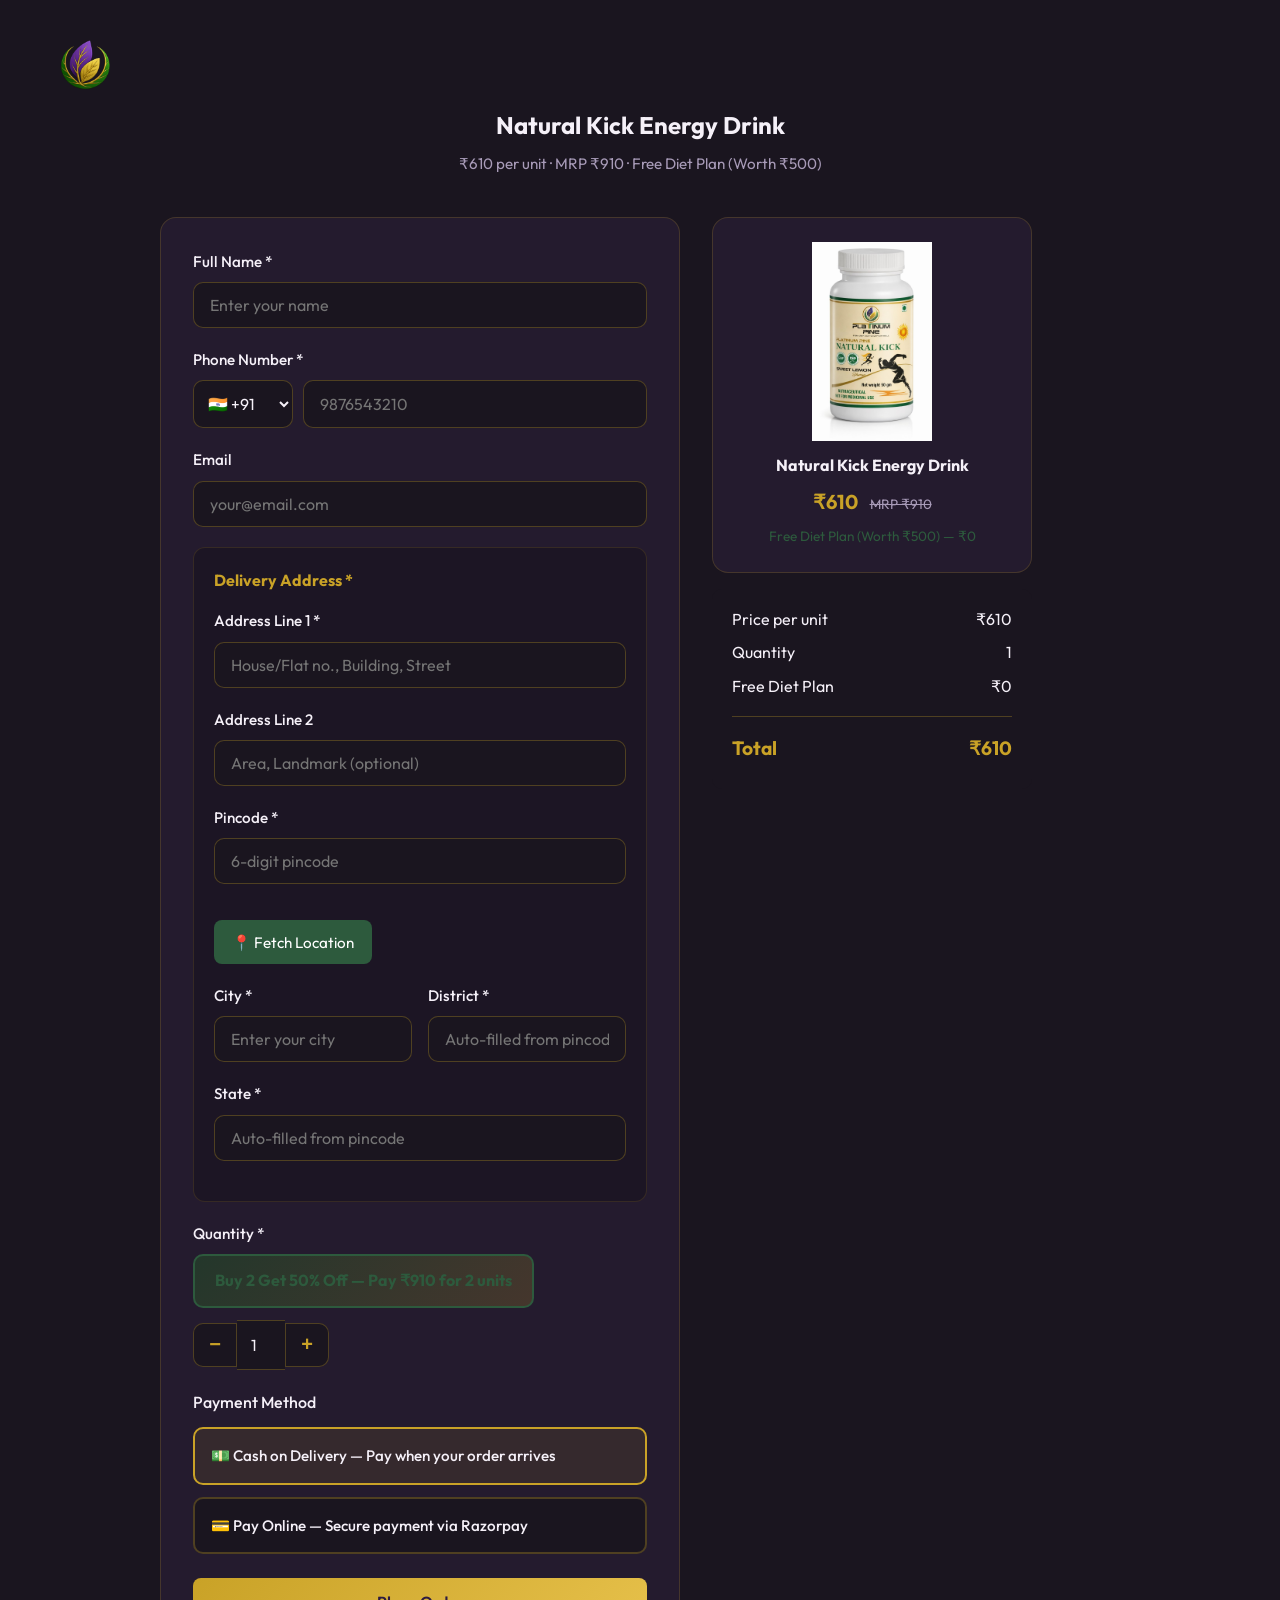
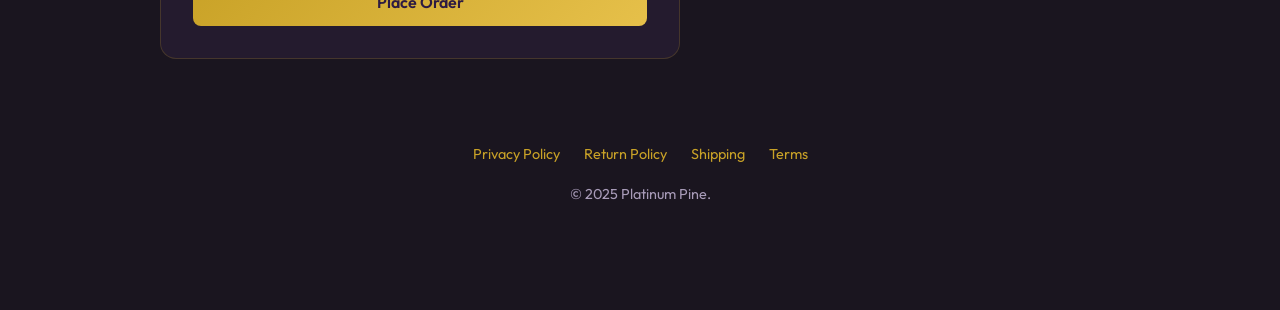
==== commit f9a6723a: "Buy 2 offer: highlight on front page, more visible badge, clickable links Made-with: Cursor" ====
--- a/checkout.html
+++ b/checkout.html
@@ -87,7 +87,7 @@
 
         <div class="form-group form-group-quantity">
           <label for="quantity">Quantity *</label>
-          <div class="buy2-offer-badge">Buy 2 Get 50% Off — Pay ₹910 for 2 units</div>
+          <a href="checkout.html?qty=2" class="buy2-offer-badge" id="buy2-offer-badge">Buy 2 Get 50% Off — Pay ₹910 for 2 units</a>
           <div class="quantity-selector">
             <button type="button" class="qty-btn" id="qty-minus" aria-label="Decrease">−</button>
             <input type="number" id="quantity" name="quantity" value="1" min="1" max="10" inputmode="numeric">
--- a/css/style.css
+++ b/css/style.css
@@ -734,13 +734,63 @@
 .buy2-offer-badge {
   display: inline-block;
   margin-bottom: 12px;
-  padding: 8px 14px;
-  background: rgba(34, 139, 34, 0.2);
-  border: 1px solid var(--green);
-  border-radius: 8px;
-  font-size: 0.9rem;
-  font-weight: 600;
+  padding: 12px 20px;
+  background: linear-gradient(135deg, rgba(34, 139, 34, 0.25) 0%, rgba(201, 162, 39, 0.2) 100%);
+  border: 2px solid var(--green);
+  border-radius: 10px;
+  font-size: 1rem;
+  font-weight: 700;
   color: var(--green);
+  text-decoration: none;
+  cursor: pointer;
+  transition: all 0.2s;
+  text-align: center;
+}
+
+.buy2-offer-badge:hover {
+  background: rgba(34, 139, 34, 0.35);
+  transform: scale(1.02);
+  box-shadow: 0 4px 12px rgba(34, 139, 34, 0.3);
+}
+
+.buy2-hero-banner {
+  display: block;
+  margin-bottom: 16px;
+  padding: 14px 24px;
+  background: linear-gradient(135deg, var(--green) 0%, #1a6b1a 100%);
+  border: 2px solid rgba(255, 255, 255, 0.3);
+  border-radius: 12px;
+  font-size: 1.1rem;
+  font-weight: 700;
+  color: white;
+  text-decoration: none;
+  text-align: center;
+  transition: all 0.2s;
+}
+
+.buy2-hero-banner:hover {
+  transform: translateY(-2px);
+  box-shadow: 0 8px 24px rgba(34, 139, 34, 0.4);
+}
+
+.buy2-cta-banner {
+  display: block;
+  margin-bottom: 16px;
+  padding: 16px 28px;
+  background: linear-gradient(135deg, var(--green) 0%, #1a6b1a 100%);
+  border: 2px solid rgba(255, 255, 255, 0.3);
+  border-radius: 12px;
+  font-size: 1.2rem;
+  font-weight: 700;
+  color: white;
+  text-decoration: none;
+  text-align: center;
+  transition: all 0.2s;
+}
+
+.buy2-cta-banner:hover {
+  transform: translateY(-2px);
+  box-shadow: 0 8px 24px rgba(34, 139, 34, 0.4);
 }
 
 .buy2-congrats-hint {
